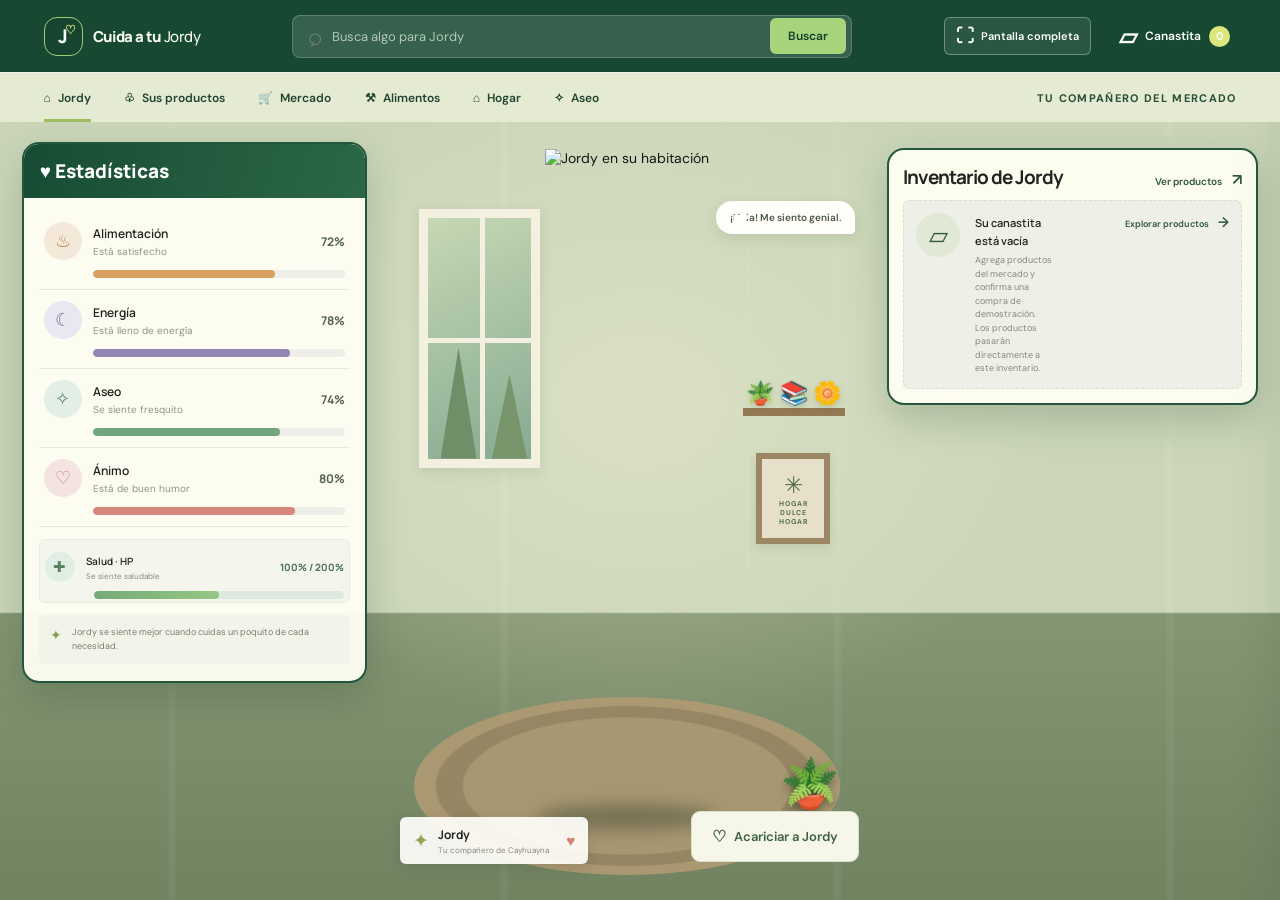
==== index.html @ e264f236 "Add files via upload" ====
<!doctype html>
<html lang="es">
<head>
  <meta charset="UTF-8" />
  <meta name="viewport" content="width=device-width, initial-scale=1.0" />
  <meta name="theme-color" content="#f5f4ef" />
  <meta name="description" content="Cuida a tu Jordy con productos del mercado local." />
  <title>Cuida a tu Jordy</title>
  <link rel="preconnect" href="https://fonts.googleapis.com" />
  <link rel="preconnect" href="https://fonts.gstatic.com" crossorigin />
  <link href="https://fonts.googleapis.com/css2?family=DM+Sans:wght@400;500;600;700&family=Manrope:wght@400;500;600;700;800&display=swap" rel="stylesheet" />
  <link rel="stylesheet" href="styles.css" />
  <link rel="stylesheet" href="pet.css" />
  <link rel="stylesheet" href="pet-fixes.css" />
  <link rel="stylesheet" href="home-care.css" />
  <link rel="stylesheet" href="health-stat.css" />
  <link rel="stylesheet" href="opaque-pet.css" />
  <link rel="stylesheet" href="death-screen.css" />
  <link rel="stylesheet" href="immersive-scenes.css" />
</head>
<body>
  <div class="topline">El mercado de productos que Jordy necesita · Compras de demostración</div>
  <header class="site-header">
    <a class="brand" href="#inicio" aria-label="Cuida a tu Jordy, inicio"><span class="brand-mark">J<span>♡</span></span><span class="brand-name">Cuida a tu <span>Jordy</span></span></a>
    <form class="search" id="search-form" role="search"><span class="search-icon" aria-hidden="true">⌕</span><input id="search-input" type="search" placeholder="Busca algo para Jordy" aria-label="Buscar productos" /><button type="submit">Buscar</button></form>
    <div class="header-actions"><button class="fullscreen-button" id="fullscreen-toggle" type="button" aria-label="Activar pantalla completa"><span>⛶</span><span id="fullscreen-label">Pantalla completa</span></button><button class="cart-button" id="cart-toggle" aria-label="Abrir carrito"><span class="cart-icon" aria-hidden="true">▱</span><span class="cart-label">Canastita</span><span class="cart-count" id="cart-count">0</span></button></div>
  </header>
  <nav class="category-nav" aria-label="Navegación principal"><a href="#cuidar" data-view="jordy" class="active">⌂ <span>Jordy</span></a><a href="#inventario" data-view="inventory">♧ <span>Sus productos</span></a><a href="#catalogo" data-view="market" data-nav-category="Todos">🛒 <span>Mercado</span></a><a href="#catalogo" data-nav-category="Alimentos" data-view="food">⚒ <span>Alimentos</span></a><a href="#catalogo" data-nav-category="Hogar" data-view="homegoods">⌂ <span>Hogar</span></a><a href="#catalogo" data-nav-category="Belleza" data-view="care">✧ <span>Aseo</span></a><span class="delivery-note" id="scene-label">TU COMPAÑERO DEL MERCADO</span></nav>

  <main id="inicio" class="home-main">
    <section class="page-intro home-intro" id="cuidar"><div><p class="eyebrow"><span></span> TU COMPAÑERO DEL MERCADO</p><h1>Cuida a tu <em>Jordy</em></h1><p>Hazle compañía y encuentra en el mercado lo que necesita para sentirse bien.</p></div><div class="status-pill"><span class="status-dot"></span><span id="mood-label">Jordy está esperando</span></div></section>

    <section class="care-layout" aria-label="Habitación y necesidades de Jordy">
      <div class="pet-column">
        <div class="pet-room" id="pet-room">
          <div class="room-window"><span></span><i></i></div><div class="room-shelf"><b>🪴</b><b>📚</b><b>🌼</b></div>
          <div class="room-art"><span>✳</span><small>HOGAR<br />DULCE<br />HOGAR</small></div>
          <div class="room-rug"></div><div class="pet-shadow"></div>
          <img class="jordy-image" src="assets/jordy.png" alt="Jordy en su habitación" />
          <div class="pet-thought" id="pet-thought">¡Hola! ¿Qué hacemos hoy?</div>
          <div class="pet-nameplate"><span>✦</span><div><strong>Jordy</strong><small>Tu compañero de Cayhuayna</small></div><span class="heart">♥</span></div>
          <div class="room-plant">🪴</div>
        </div>
        <div class="pet-actions"><button id="pet-button" class="secondary-button"><span>♡</span> Acariciar a Jordy</button><span class="care-note">Un mimo aumenta su ánimo en +2%.</span></div>
      </div>
      <aside class="needs-card">
        <div class="card-heading"><div><p class="eyebrow">¿CÓMO ESTÁ?</p><h2>Sus necesidades</h2></div><span class="sparkle">✳</span></div>
        <div class="needs-grid">
          <div class="need-row"><div class="need-label"><span class="need-icon food">♨</span><span><strong>Alimentación</strong><small id="food-caption">Tiene un poco de hambre</small></span><b id="food-value">70%</b></div><div class="meter"><i id="food-bar" class="food-bar"></i></div></div>
          <div class="need-row"><div class="need-label"><span class="need-icon energy">☾</span><span><strong>Energía</strong><small id="energy-caption">Está listo para el día</small></span><b id="energy-value">70%</b></div><div class="meter"><i id="energy-bar" class="energy-bar"></i></div></div>
          <div class="need-row"><div class="need-label"><span class="need-icon clean">✧</span><span><strong>Aseo</strong><small id="clean-caption">Se siente fresquito</small></span><b id="clean-value">70%</b></div><div class="meter"><i id="clean-bar" class="clean-bar"></i></div></div>
          <div class="need-row"><div class="need-label"><span class="need-icon joy">♡</span><span><strong>Ánimo</strong><small id="joy-caption">Está de buen humor</small></span><b id="joy-value">70%</b></div><div class="meter"><i id="joy-bar" class="joy-bar"></i></div></div>
        </div>
        <div class="health-row"><div class="health-label"><span class="health-icon">✚</span><span><strong>Salud · HP</strong><small id="health-caption">Se siente saludable</small></span><b id="health-value">100% / 200%</b></div><div class="meter health-meter"><i id="health-bar"></i></div></div>
        <div class="needs-tip"><span>✦</span><p>Jordy se siente mejor cuando cuidas un poquito de cada necesidad.</p></div>
      </aside>
    </section>

    <section class="inventory-section" id="inventario"><div class="inventory-heading"><div><p class="eyebrow">LO QUE COMPRASTE</p><h2>Inventario de Jordy</h2><p>Usa tus productos para alimentarlo, asearlo y animarlo.</p></div><a class="shop-link" href="#catalogo">Ver productos <span>↗</span></a></div><div class="inventory-grid" id="inventory-grid"></div><div class="inventory-empty" id="inventory-empty"><div class="empty-basket">▱</div><div><strong>Su canastita está vacía</strong><p>Agrega productos del mercado y confirma una compra de demostración. Los productos pasarán directamente a este inventario.</p></div><a href="#catalogo">Explorar productos <span>→</span></a></div></section>

    <section class="catalog-section" id="catalogo"><div class="section-heading"><div><p class="eyebrow">EL MERCADO DE JORDY</p><h2>¿Qué necesita hoy?</h2><p class="section-subtitle">Compra productos para cubrir sus necesidades. Las compras son de demostración.</p></div></div><div class="catalog-controls"><div class="filters" id="filters" aria-label="Filtrar por categoría"></div><label class="sort-label">Ordenar por <select id="sort-select"><option value="featured">Destacados</option><option value="price-low">Precio: menor a mayor</option><option value="price-high">Precio: mayor a menor</option></select></label></div><div class="product-grid" id="products"></div><p class="empty-state" id="empty-state" hidden>No encontramos productos con esa búsqueda. Prueba otra palabra.</p></section>
  </main>

  <footer><a class="brand footer-brand" href="#inicio"><span class="brand-mark">J<span>♡</span></span><span class="brand-name">Cuida a tu <span>Jordy</span></span></a><p>Un compañero feliz, un mercado local.</p><small>© 2026 Cuida a tu Jordy · Compras de demostración</small></footer>
  <div class="cart-overlay" id="cart-overlay" hidden></div><aside class="cart-drawer" id="cart-drawer" aria-label="Canastita" aria-hidden="true"><div class="cart-heading"><div><p class="eyebrow">SUS PRODUCTOS</p><h2>Canastita <span id="drawer-count">(0)</span></h2></div><button class="close-cart" id="close-cart" aria-label="Cerrar carrito">×</button></div><div class="cart-items" id="cart-items"></div><div class="cart-empty" id="cart-empty"><span>▱</span><strong>La canastita está vacía</strong><p>Agrega productos para cuidar a Jordy.</p></div><div class="cart-footer" id="cart-footer"><div><span>Total de demostración</span><strong id="cart-subtotal">S/ 0.00</strong></div><button id="checkout-button">Añadir a su inventario <span>→</span></button><small>No se cobra dinero · Demo local</small></div></aside>
  <div class="toast" id="toast" role="status" aria-live="polite"></div>
  <section class="death-overlay" id="death-overlay" role="dialog" aria-modal="true" aria-labelledby="death-title" hidden>
    <div class="death-card">
      <p class="death-kicker">CRÓNICA DEL HOGAR · FIN DEL RELATO</p>
      <img src="assets/skull.png" alt="Calavera y huesos cruzados" />
      <h1 id="death-title">TU JORDY A MUERTO POR TU CULPA MALVADO</h1>
      <p class="death-copy">La habitación quedó en silencio. Cuida mejor de él la próxima vez.</p>
      <button id="death-reset" type="button">Empezar de nuevo</button>
    </div>
  </section>
  <script src="app.js"></script><script src="jordy.js"></script>
</body>
</html>
---- styles.css ----
:root{--ink:#20251f;--muted:#73776f;--paper:#f5f4ef;--white:#fffefa;--green:#30583f;--lime:#d9e77e;--line:#e4e2d9;--orange:#e68a59;--serif:Georgia,"Times New Roman",serif;--sans:"DM Sans",Arial,sans-serif;--display:"Manrope","DM Sans",sans-serif}*{box-sizing:border-box}html{scroll-behavior:smooth}body{margin:0;background:var(--paper);color:var(--ink);font-family:var(--sans);font-size:14px}.topline{height:30px;background:var(--green);color:#f6f4e9;text-align:center;font-size:11px;letter-spacing:.08em;padding:8px 16px}.site-header{height:82px;display:flex;align-items:center;justify-content:space-between;gap:32px;padding:0 max(calc((100vw - 1180px)/2),5.5%);background:var(--white)}.brand{display:flex;gap:10px;align-items:center;color:var(--ink);text-decoration:none;white-space:nowrap}.brand-mark{width:39px;height:39px;border-radius:13px;background:var(--green);color:white;display:grid;place-items:center;font:800 19px var(--display);position:relative}.brand-mark span{color:var(--lime);font-size:12px;position:absolute;right:6px;top:3px}.brand-name{font:800 16px var(--display);letter-spacing:-.6px}.brand-name span{font-weight:500}.search{height:43px;max-width:470px;flex:1;display:flex;align-items:center;background:#f4f3ed;border:1px solid #eceae1;border-radius:8px;padding:4px 5px 4px 14px}.search-icon{font-size:25px;line-height:1;color:#788078;transform:rotate(-20deg);margin-right:8px}.search input{flex:1;min-width:0;border:0;outline:0;background:transparent;font:13px var(--sans);color:var(--ink)}.search input::placeholder{color:#989b92}.search button{background:var(--green);color:white;border:0;border-radius:6px;padding:10px 18px;font:600 12px var(--sans);cursor:pointer}.cart-button{border:0;background:transparent;display:flex;gap:8px;align-items:center;color:var(--ink);font:600 12px var(--sans);cursor:pointer;white-space:nowrap}.cart-icon{font-size:24px;color:var(--green)}.cart-count{display:grid;place-items:center;background:var(--lime);width:21px;height:21px;border-radius:50%;font-size:11px}.category-nav{height:48px;background:var(--white);border-top:1px solid #f0efe9;display:flex;align-items:center;gap:29px;padding:0 max(calc((100vw - 1180px)/2),5.5%);font-size:12px}.category-nav a{color:#555b53;text-decoration:none}.category-nav a:hover,.text-link:hover{color:var(--green)}.delivery-note{margin-left:auto;color:var(--muted);font-size:11px}.pin{color:var(--green);font-size:16px;margin-right:4px}.hero{max-width:1180px;margin:0 auto;min-height:430px;display:grid;grid-template-columns:1fr 1fr;align-items:center;padding:38px 0 34px}.hero-copy{padding-left:7%}.eyebrow{margin:0 0 13px;color:var(--green);font-size:10px;font-weight:700;letter-spacing:.14em}.eyebrow-dot{display:inline-block;width:7px;height:7px;background:#9eb753;border-radius:50%;margin:0 8px 1px 0}.hero h1{font:700 clamp(48px,6vw,72px)/.98 var(--display);letter-spacing:-5px;margin:0 0 17px}.hero h1 em{font:italic 500 1.05em var(--serif);letter-spacing:-4px;color:var(--green)}.hero-description{font-size:14px;color:#70746d;line-height:1.7;max-width:375px;margin:0 0 24px}.primary-button{display:inline-flex;gap:25px;align-items:center;padding:14px 18px;background:var(--green);color:white;text-decoration:none;border-radius:6px;font-weight:600;font-size:12px;box-shadow:0 7px 16px #30583f24;transition:transform .2s}.primary-button:hover{transform:translateY(-2px)}.primary-button span{color:var(--lime);font-size:17px}.hero-proof{display:flex;align-items:center;gap:12px;margin-top:31px;color:#83877f;font-size:10px;line-height:1.55}.hero-proof strong{color:#3f453e;font-weight:600}.avatar-stack{display:flex;padding-left:3px}.avatar-stack i{font-style:normal;width:26px;height:26px;border-radius:50%;background:#d5e0bb;border:2px solid var(--paper);display:grid;place-items:center;color:#456646;font-size:12px;margin-left:-4px}.avatar-stack i:nth-child(2){background:#f1c8a9;color:#815338}.avatar-stack i:nth-child(3){background:#d4c8e6;color:#584e70}.hero-art{height:340px;position:relative;overflow:hidden;border-radius:3px;background:#e7e9d8;margin:0 5% 0 7%;isolation:isolate}.hero-art:after{content:"";position:absolute;z-index:-1;inset:0;background:radial-gradient(ellipse at 51% 42%,#f5f3df 0 12%,transparent 13%),linear-gradient(135deg,#e8e9db,#dce1ca)}.hero-shape{position:absolute;border-radius:50%;filter:blur(1px)}.shape-one{width:250px;height:250px;background:#bdcf9c;left:-90px;bottom:-135px}.shape-two{width:205px;height:205px;background:#f2c39d;right:-82px;top:80px}.hero-sun{position:absolute;width:166px;height:166px;background:#e4a779;border-radius:50%;top:25px;right:80px;opacity:.9}.hero-orbit{position:absolute;border:1px solid #fff9;border-radius:50%;width:275px;height:275px;left:calc(50% - 137px);top:30px}.orbit-two{transform:rotate(55deg);width:210px;left:calc(50% - 105px);border-color:#fff6}.hero-card{position:absolute;box-shadow:0 15px 30px #34452b28}.card-back{width:115px;height:160px;background:#41604a;left:14%;top:72px;transform:rotate(-10deg);border-radius:4px;color:#f5f0db;display:flex;align-items:flex-start;justify-content:space-between;padding:14px 11px;font:700 9px var(--display);letter-spacing:.08em}.card-back b{font-size:24px;color:#d5e496}.card-front{width:137px;height:189px;background:linear-gradient(90deg,#eee6c6,#f8f0d8 15%,#e7d6ae);left:calc(50% - 67px);top:78px;border-radius:21px 21px 13px 13px;transform:rotate(4deg);padding-top:0}.jar-lid{height:22px;background:repeating-linear-gradient(90deg,#c1764c 0 4px,#d28a5c 4px 7px);border-radius:5px 5px 2px 2px;margin:0 10px;box-shadow:0 4px 7px #69452d35}.jar-label{height:112px;margin:20px 12px;background:#fcf8e8;border:1px solid #d3c8a4;display:flex;flex-direction:column;align-items:center;justify-content:center;color:#53664a}.jar-label small{font:700 7px var(--sans);letter-spacing:.22em}.jar-label strong{text-align:center;font:700 23px/.95 var(--serif);margin:7px 0}.jar-label span{font:9px var(--sans);color:#a5743c}.hero-tag{position:absolute;right:12%;top:91px;background:#fffefa;padding:9px 12px;border-radius:30px;font-size:10px;font-weight:600;box-shadow:0 5px 15px #34452b14}.hero-tag span{color:#dc9a50;margin-right:4px}.hero-caption{position:absolute;bottom:18px;right:22px;color:#778070;font:11px/1.4 var(--sans);text-align:right}.hero-caption strong{color:#3e5642}.benefits{max-width:1050px;margin:0 auto 56px;padding:17px 30px;background:#eeeee5;border:1px solid #e8e8dd;border-radius:8px;display:grid;grid-template-columns:repeat(3,1fr)}.benefits>div{display:flex;align-items:center;justify-content:center;gap:11px;border-right:1px solid #ddded3}.benefits>div:last-child{border:0}.benefit-icon{width:35px;height:35px;border-radius:50%;background:#e1e7d3;color:var(--green);display:grid;place-items:center;font-size:18px}.benefits strong,.benefits small{display:block}.benefits strong{font-size:11px;font-weight:700}.benefits small{font-size:10px;color:#858980;margin-top:3px}.catalog-section{max-width:1120px;margin:0 auto 76px}.section-heading{display:flex;justify-content:space-between;align-items:flex-end}.section-heading .eyebrow{margin-bottom:8px}.section-heading h2,.seller-banner h2{font:700 32px var(--display);letter-spacing:-1.5px;margin:0}.section-subtitle{margin:8px 0 0;font-size:12px;color:#7d8178}.text-link{color:var(--green);font-weight:600;text-decoration:none;font-size:11px;padding-bottom:5px}.text-link span{font-size:17px;margin-left:8px}.catalog-controls{margin:29px 0 18px;display:flex;align-items:center;justify-content:space-between}.filters{display:flex;gap:8px;flex-wrap:wrap}.filter-button{background:transparent;border:1px solid #e0dfd7;border-radius:30px;padding:8px 14px;color:#74786f;font:500 11px var(--sans);cursor:pointer}.filter-button.active,.filter-button:hover{background:var(--green);border-color:var(--green);color:white}.sort-label{color:#82867d;font-size:11px}.sort-label select{margin-left:7px;padding:7px 25px 7px 9px;border:1px solid #e4e2da;background:transparent;border-radius:5px;color:#41473f;font:500 11px var(--sans)}.product-grid{display:grid;grid-template-columns:repeat(4,1fr);gap:17px}.product-card{background:var(--white);border:1px solid #edebe4;border-radius:7px;overflow:hidden;transition:transform .2s,box-shadow .2s}.product-card:hover{transform:translateY(-3px);box-shadow:0 10px 25px #303a2710}.product-image{height:190px;display:grid;place-items:center;position:relative;overflow:hidden}.product-image:before{content:"";position:absolute;width:145px;height:145px;border-radius:50%;background:#ffffff72;right:-25px;bottom:-48px}.product-image .emoji{font-size:76px;filter:drop-shadow(0 9px 8px #4f463222);position:relative;z-index:1;transition:transform .2s}.product-card:hover .emoji{transform:scale(1.07) rotate(-3deg)}.product-badge{position:absolute;top:11px;left:11px;background:#fffefa;color:var(--green);padding:5px 8px;border-radius:3px;font-size:9px;font-weight:700;z-index:2}.product-info{padding:13px 14px 14px}.product-category{color:#94978f;font-size:9px;text-transform:uppercase;letter-spacing:.1em}.product-info h3{font:600 14px var(--display);margin:6px 0 3px}.product-seller{color:#90938b;font-size:10px}.product-bottom{display:flex;align-items:center;justify-content:space-between;margin-top:15px}.product-price{font:700 15px var(--display)}.add-button{height:30px;width:30px;border-radius:50%;border:1px solid #dfe4d4;background:#f5f7ec;color:var(--green);font-size:19px;line-height:1;cursor:pointer}.add-button:hover{background:var(--green);color:white}.empty-state{text-align:center;padding:45px;color:var(--muted)}.seller-banner{max-width:1120px;margin:0 auto 70px;background:#e7eadc;min-height:185px;border-radius:7px;padding:30px 44px;display:grid;grid-template-columns:72px 1fr 1fr auto;align-items:center;gap:24px}.seller-symbol{width:60px;height:60px;border-radius:50%;background:#d8e2bd;display:grid;place-items:center;color:var(--green);font-size:35px}.seller-banner .eyebrow{margin-bottom:8px}.seller-banner h2{font-size:26px;line-height:1.1}.seller-banner>p{font-size:12px;line-height:1.7;color:#71766b;max-width:230px}.seller-banner>a{white-space:nowrap;background:var(--green);color:white;text-decoration:none;padding:13px 16px;border-radius:5px;font-size:11px;font-weight:600}.seller-banner>a span{color:var(--lime);margin-left:16px;font-size:16px}footer{background:#252d26;color:#e7e9df;padding:30px max(calc((100vw - 1120px)/2),5.5%);display:grid;grid-template-columns:1fr 1fr;align-items:center;gap:8px}.footer-brand{color:white}.footer-brand .brand-mark{background:#47634a}.footer-brand .brand-name span{color:#c8d794}footer p{justify-self:end;color:#b5b9ac;font-size:11px}footer small{grid-column:1/-1;color:#828a7e;font-size:10px;margin-top:10px}.cart-overlay{position:fixed;inset:0;background:#17201870;z-index:9}.cart-drawer{position:fixed;z-index:10;right:0;top:0;height:100vh;width:min(420px,100vw);background:var(--white);box-shadow:-15px 0 50px #19231922;transform:translateX(105%);transition:transform .25s ease;display:flex;flex-direction:column;padding:26px}.cart-drawer.open{transform:translateX(0)}.cart-heading{display:flex;align-items:flex-start;justify-content:space-between;border-bottom:1px solid var(--line);padding-bottom:18px}.cart-heading .eyebrow{margin-bottom:6px}.cart-heading h2{margin:0;font:700 23px var(--display)}.cart-heading h2 span{font:500 13px var(--sans);color:#93968f}.close-cart{border:0;background:transparent;font-size:27px;color:#73776f;cursor:pointer}.cart-items{overflow-y:auto;flex:1}.cart-row{display:grid;grid-template-columns:60px 1fr auto;gap:12px;padding:15px 0;border-bottom:1px solid #eeece5;align-items:center}.cart-thumb{height:58px;border-radius:5px;display:grid;place-items:center;font-size:28px}.cart-row h3{font:600 12px var(--display);margin:0 0 5px}.cart-row p{font-size:11px;color:var(--muted);margin:0}.quantity{display:flex;align-items:center;gap:8px;margin-top:8px}.quantity button{width:21px;height:21px;border:1px solid var(--line);border-radius:50%;background:white;cursor:pointer}.quantity span{font-size:11px}.cart-line-price{font:600 12px var(--display)}.cart-empty{flex:1;display:flex;flex-direction:column;align-items:center;justify-content:center;text-align:center;color:#83877f}.cart-empty>span{font-size:46px;color:#aeb89d}.cart-empty strong{font:600 14px var(--display);color:var(--ink);margin:12px 0 4px}.cart-empty p{font-size:11px;max-width:210px;line-height:1.6}.cart-footer{padding-top:17px;border-top:1px solid var(--line)}.cart-footer>div{display:flex;justify-content:space-between;font-size:12px;margin-bottom:14px}.cart-footer>div strong{font:700 16px var(--display)}.cart-footer>button{width:100%;background:var(--green);color:white;border:0;padding:14px;border-radius:5px;font:600 12px var(--sans);cursor:pointer}.cart-footer>button span{float:right;color:var(--lime);font-size:17px;margin-top:-3px}.cart-footer small{display:block;text-align:center;color:#999c94;font-size:9px;margin-top:10px}.toast{position:fixed;z-index:20;bottom:25px;left:50%;transform:translate(-50%,20px);opacity:0;background:#273b2c;color:white;padding:12px 18px;border-radius:5px;font-size:11px;transition:.2s;pointer-events:none}.toast.show{opacity:1;transform:translate(-50%,0)}
@media(max-width:1200px){.hero,.catalog-section,.seller-banner{margin-left:5%;margin-right:5%}.benefits{margin-left:7%;margin-right:7%}.site-header,.category-nav{padding-left:5%;padding-right:5%}}
@media(max-width:760px){.site-header{height:auto;min-height:75px;flex-wrap:wrap;padding:14px 5%;gap:12px}.brand-name{font-size:14px}.search{order:3;flex-basis:100%;max-width:none}.cart-label{display:none}.category-nav{gap:20px;overflow-x:auto;white-space:nowrap;height:44px}.delivery-note{display:none}.hero{grid-template-columns:1fr;padding:48px 0 28px;gap:27px}.hero-copy{padding:0 3%}.hero h1{font-size:60px}.hero-art{height:285px;margin:0 2%}.benefits{margin:0 5% 48px;padding:13px;gap:12px}.benefits>div{border:0;justify-content:flex-start;gap:7px}.benefit-icon{width:29px;height:29px;flex:0 0 29px;font-size:15px}.benefits strong{font-size:9px}.benefits small{font-size:8px}.catalog-section{margin-bottom:54px}.section-heading h2{font-size:27px}.catalog-controls{align-items:flex-start;gap:12px;flex-direction:column}.product-grid{grid-template-columns:repeat(2,minmax(0,1fr));gap:11px}.product-image{height:155px}.product-image .emoji{font-size:60px}.product-info{padding:11px}.product-info h3{font-size:12px}.seller-banner{grid-template-columns:55px 1fr;gap:12px;padding:24px;margin-bottom:45px}.seller-symbol{height:48px;width:48px}.seller-banner h2{font-size:23px}.seller-banner>p{grid-column:2;margin:0}.seller-banner>a{grid-column:2;justify-self:start}.section-subtitle{font-size:11px}footer{padding:25px 5%;grid-template-columns:1fr}footer p{justify-self:start;margin:8px 0}footer small{grid-column:1}}
@media(max-width:410px){.hero h1{font-size:53px}.benefits{padding:12px 8px}.benefits>div{gap:5px}.benefits small{font-size:7px}.filter-button{padding:7px 10px}.sort-label select{max-width:145px}.product-image{height:135px}}
---- pet.css ----
:root{--ink:#20251f;--muted:#73776f;--paper:#f5f4ef;--white:#fffefa;--green:#30583f;--lime:#d9e77e;--line:#e4e2d9;--sans:"DM Sans",Arial,sans-serif;--display:"Manrope","DM Sans",sans-serif}*{box-sizing:border-box}html{scroll-behavior:smooth}body{margin:0;background:var(--paper);color:var(--ink);font:14px var(--sans)}.pet-header{height:75px;background:var(--white);border-bottom:1px solid #eeece5;display:flex;align-items:center;justify-content:space-between;padding:0 max(calc((100vw - 1120px)/2),5.5%)}.brand{display:flex;gap:10px;align-items:center;color:var(--ink);text-decoration:none}.brand-mark{width:39px;height:39px;border-radius:13px;background:var(--green);color:white;display:grid;place-items:center;font:800 19px var(--display);position:relative}.brand-mark span{color:var(--lime);font-size:12px;position:absolute;right:6px;top:3px}.brand-name{font:800 16px var(--display);letter-spacing:-.6px}.brand-name span{font-weight:500}.back-link{color:#6f756d;text-decoration:none;font-size:11px}.back-link:hover,.shop-link:hover{color:var(--green)}main{max-width:1120px;margin:0 auto;padding:38px 24px 60px}.page-intro{display:flex;justify-content:space-between;align-items:flex-end;margin:0 0 26px}.eyebrow{margin:0 0 10px;color:var(--green);font-size:9px;font-weight:700;letter-spacing:.15em}.eyebrow>span{display:inline-block;width:7px;height:7px;background:#a4bb64;border-radius:50%;margin-right:7px}.page-intro h1{margin:0;font:800 clamp(35px,5vw,48px)/1.05 var(--display);letter-spacing:-2.7px}.page-intro h1 em{font:italic 500 1.08em Georgia,serif;color:var(--green);letter-spacing:-2px}.page-intro p:last-child{color:#797e75;font-size:12px;margin:9px 0 0}.status-pill{display:flex;align-items:center;gap:8px;border:1px solid #e1e5d6;border-radius:30px;background:#f0f2e8;padding:9px 13px;color:#55704a;font-size:10px;white-space:nowrap}.status-dot{width:7px;height:7px;background:#9bb861;border-radius:50%;box-shadow:0 0 0 3px #dce8c9}.care-layout{display:grid;grid-template-columns:1.25fr .75fr;gap:21px;align-items:stretch}.pet-room{height:440px;position:relative;overflow:hidden;border:1px solid #d9d8cb;border-radius:8px;background:linear-gradient(180deg,#d8e0d1 0%,#c4cfbd 63%,#8b9b7d 63.5%,#778467 100%);isolation:isolate;box-shadow:0 12px 30px #35452d10}.pet-room:before{content:"";position:absolute;left:0;right:0;top:0;height:64%;background:repeating-linear-gradient(90deg,transparent 0 24.8%,#ffffff0a 25% 25.3%,transparent 25.5% 49.8%)}.room-window{position:absolute;left:7%;top:9%;width:25%;height:35%;border:9px solid #f4f0df;background:linear-gradient(155deg,#c6d8b5,#86aa91);box-shadow:0 4px 12px #51624b23}.room-window:before{content:"";position:absolute;left:50%;top:0;bottom:0;width:5px;background:#f4f0df}.room-window:after{content:"";position:absolute;left:0;right:0;top:50%;height:5px;background:#f4f0df}.room-window span{position:absolute;z-index:1;left:12%;bottom:0;width:35%;height:46%;background:#708e67;clip-path:polygon(50% 0,100% 100%,0 100%)}.room-window i{position:absolute;z-index:1;right:4%;bottom:0;width:34%;height:35%;background:#77946b;clip-path:polygon(50% 0,100% 100%,0 100%)}.room-shelf{position:absolute;right:5%;top:15%;width:21%;height:13%;border-bottom:8px solid #947952;display:flex;align-items:flex-end;justify-content:space-around}.room-shelf b{font-style:normal;font-size:23px;filter:drop-shadow(0 3px 3px #45503b35)}.room-art{position:absolute;right:8%;top:35%;width:74px;height:91px;background:#e6e0cb;border:6px solid #9c8764;box-shadow:0 4px 9px #4f594622;display:flex;flex-direction:column;align-items:center;justify-content:center;color:#55704b}.room-art span{font-size:23px}.room-art small{text-align:center;font-size:7px;font-weight:700;letter-spacing:.1em;line-height:1.25}.room-rug{position:absolute;left:15%;bottom:1%;width:68%;height:23%;border-radius:50%;background:radial-gradient(ellipse,#ad9972 0 54%,#9a8563 55% 63%,#b09a73 64%);opacity:.9}.pet-shadow{position:absolute;z-index:2;bottom:7%;left:50%;transform:translateX(-50%);height:26px;width:180px;border-radius:50%;background:#28332860;filter:blur(8px)}.jordy-image{position:absolute;z-index:3;bottom:3%;left:50%;transform:translateX(-50%);height:97%;width:auto;max-width:62%;object-fit:contain;object-position:bottom;mix-blend-mode:screen;filter:brightness(1.08) contrast(1.13) saturate(.82);animation:idle 3.6s ease-in-out infinite;user-select:none;-webkit-user-drag:none}@keyframes idle{0%,100%{margin-bottom:0}50%{margin-bottom:5px}}.pet-thought{position:absolute;z-index:5;top:11%;left:39%;max-width:180px;background:#fffefa;color:#4b5947;border-radius:17px 17px 17px 4px;padding:10px 14px;font:600 10px var(--sans);box-shadow:0 5px 14px #38473320;animation:float 3.5s ease-in-out infinite}@keyframes float{50%{transform:translateY(-4px)}}.pet-nameplate{position:absolute;z-index:5;left:15px;bottom:15px;display:flex;align-items:center;gap:9px;background:#fffefaeb;padding:9px 13px;border-radius:6px;box-shadow:0 4px 14px #26322120}.pet-nameplate>span:first-child{color:#8fa858;font-size:19px}.pet-nameplate strong,.pet-nameplate small{display:block}.pet-nameplate strong{font:700 12px var(--display)}.pet-nameplate small{font-size:8px;color:#858980;margin-top:2px}.pet-nameplate .heart{color:#d78073;margin-left:8px;font-size:15px}.room-plant{position:absolute;z-index:4;right:6%;bottom:9%;font-size:48px;filter:drop-shadow(0 5px 4px #2d372588)}.pet-actions{display:flex;align-items:center;gap:12px;padding:13px 3px}.secondary-button{border:1px solid #d8dfcd;background:#eef1e6;color:#3f6244;padding:10px 14px;border-radius:5px;font:600 10px var(--sans);cursor:pointer;transition:background .18s,transform .18s}.secondary-button:hover{background:#e2e9d4;transform:translateY(-1px)}.secondary-button span{font-size:16px;vertical-align:-1px;margin-right:5px}.care-note{color:#898d84;font-size:9px}.needs-card{background:var(--white);border:1px solid #ebe9e0;border-radius:8px;padding:25px 25px 18px;box-shadow:0 8px 25px #303a2710}.card-heading{display:flex;justify-content:space-between;align-items:center;padding-bottom:16px;border-bottom:1px solid #efeee8}.card-heading .eyebrow{margin-bottom:5px}.card-heading h2{margin:0;font:700 20px var(--display);letter-spacing:-.7px}.sparkle{color:#a0b66b;font-size:24px}.need-row{padding:17px 0;border-bottom:1px solid #f0efe9}.need-label{display:grid;grid-template-columns:34px 1fr auto;align-items:center;gap:10px}.need-icon{width:32px;height:32px;border-radius:50%;display:grid;place-items:center;font-size:16px}.need-icon.food{background:#f4e9d8;color:#b98651}.need-icon.energy{background:#e9e7f1;color:#7a7196}.need-icon.clean{background:#e3eee6;color:#5c8d6a}.need-icon.joy{background:#f4e4e1;color:#c67971}.need-label strong,.need-label small{display:block}.need-label strong{font:600 11px var(--display)}.need-label small{font-size:9px;color:#90948b;margin-top:3px}.need-label>b{font:700 11px var(--display);color:#55644f}.meter{height:6px;background:#efeee8;border-radius:5px;margin:10px 0 0 44px;overflow:hidden}.meter i{display:block;width:70%;height:100%;border-radius:5px;transition:width .35s ease}.food-bar{background:#d8a161}.energy-bar{background:#9287b0}.clean-bar{background:#73a77b}.joy-bar{background:#d7867c}.needs-tip{display:flex;gap:10px;align-items:flex-start;background:#f2f4e9;border-radius:5px;padding:11px;margin-top:17px}.needs-tip span{color:#879f54}.needs-tip p{margin:0;color:#78816f;font-size:9px;line-height:1.5}.inventory-section{margin-top:35px}.inventory-heading{display:flex;justify-content:space-between;align-items:flex-end;margin-bottom:17px}.inventory-heading .eyebrow{margin-bottom:6px}.inventory-heading h2{font:700 24px var(--display);letter-spacing:-1px;margin:0}.inventory-heading p:last-child{font-size:11px;color:#84887f;margin:6px 0 0}.shop-link{color:var(--green);font:600 10px var(--sans);text-decoration:none}.shop-link span{font-size:16px;margin-left:8px}.inventory-grid{display:grid;grid-template-columns:repeat(3,1fr);gap:11px}.inventory-item{display:flex;align-items:center;gap:11px;padding:12px;background:var(--white);border:1px solid #ebe9e1;border-radius:6px}.inventory-emoji{width:46px;height:46px;border-radius:5px;display:grid;place-items:center;font-size:26px;flex:0 0 46px}.inventory-info{min-width:0;flex:1}.inventory-info>span{font-size:8px;color:#858a80;text-transform:uppercase;letter-spacing:.08em}.inventory-info h3{font:600 10px var(--display);white-space:nowrap;overflow:hidden;text-overflow:ellipsis;margin:4px 0}.inventory-info small{font-size:8px;color:var(--green)}.inventory-use{display:flex;flex-direction:column;align-items:center;gap:5px}.inventory-use b{font-size:9px;color:#747a6e}.inventory-use button{border:0;border-radius:4px;background:var(--green);color:white;padding:6px 10px;font:600 9px var(--sans);cursor:pointer}.inventory-use button:hover{background:#244831}.inventory-empty{display:flex;align-items:center;gap:15px;background:#eeefe7;border:1px dashed #d9ddcf;border-radius:6px;padding:19px}.inventory-empty[hidden]{display:none}.empty-basket{width:44px;height:44px;background:#e2e8d6;color:var(--green);border-radius:50%;display:grid;place-items:center;font-size:25px;flex:0 0 44px}.inventory-empty strong{font:600 11px var(--display)}.inventory-empty p{font-size:9px;color:#858980;line-height:1.5;margin:5px 0 0;max-width:500px}.inventory-empty>a{margin-left:auto;white-space:nowrap;color:var(--green);font:600 9px var(--sans);text-decoration:none}.inventory-empty>a span{font-size:14px;margin-left:7px}.demo-note{text-align:center;color:#9a9d95;font-size:9px;margin:22px 0 0}footer{background:#252d26;color:#e7e9df;padding:21px max(calc((100vw - 1120px)/2),5.5%);display:flex;justify-content:space-between;font-size:9px}footer span:last-child{color:#aab1a3}.toast{position:fixed;z-index:10;bottom:22px;left:50%;transform:translate(-50%,15px);opacity:0;background:#273b2c;color:white;padding:11px 16px;border-radius:5px;font-size:10px;transition:.2s;pointer-events:none;box-shadow:0 8px 25px #17221b35}.toast.show{opacity:1;transform:translate(-50%,0)}.pet-room.petting .jordy-image{animation:happy .48s ease-in-out 3}@keyframes happy{50%{transform:translateX(-50%) translateY(-12px) rotate(3deg)}}
@media(max-width:850px){main{padding:30px 5% 45px}.care-layout{grid-template-columns:1fr .8fr;gap:13px}.pet-room{height:390px}.needs-card{padding:19px 17px}.inventory-grid{grid-template-columns:repeat(2,1fr)}.jordy-image{height:92%}}
@media(max-width:650px){.pet-header{height:64px;padding:0 5%}.brand-name{font-size:14px}.back-link{font-size:9px}.page-intro{align-items:flex-start;flex-direction:column;gap:14px;margin-bottom:18px}.page-intro h1{font-size:38px}.page-intro p:last-child{max-width:420px;font-size:11px}.care-layout{grid-template-columns:1fr}.pet-room{height:390px}.needs-card{padding:20px}.need-row{padding:13px 0}.inventory-section{margin-top:27px}.inventory-heading h2{font-size:21px}.inventory-empty{align-items:flex-start;flex-wrap:wrap}.inventory-empty>div:nth-child(2){flex:1}.inventory-empty>a{margin-left:59px}.pet-actions{flex-wrap:wrap}.care-note{font-size:8px}footer{padding:18px 5%;font-size:8px}}
@media(max-width:410px){.pet-room{height:340px}.jordy-image{height:92%;max-width:78%}.room-window{border-width:6px}.room-art{width:60px;height:77px;right:5%}.pet-thought{left:37%;top:11%;max-width:140px;padding:8px 11px;font-size:9px}.room-shelf{right:3%;width:22%}.room-shelf b{font-size:18px}.room-plant{font-size:37px}.inventory-grid{grid-template-columns:1fr}.inventory-item{padding:10px}.inventory-empty p{font-size:8px}}
---- pet-fixes.css ----
.pet-thought{left:4%;top:45%;right:auto;max-width:170px;border-radius:16px 16px 4px 16px}.pet-thought:after{content:"";position:absolute;right:-8px;top:42%;border-style:solid;border-width:7px 0 7px 9px;border-color:transparent transparent transparent #fffefa}.inventory-info small{line-height:1.45;display:block}
@media(max-width:650px){.pet-thought{left:3%;top:47%;max-width:145px;padding:8px 10px;font-size:9px}.pet-thought:after{right:-7px;border-width:6px 0 6px 8px}}
---- home-care.css ----
.topline{background:#30583f}.site-header{position:sticky;top:0;z-index:20}.brand-name{font-size:15px}.category-nav{position:sticky;top:82px;z-index:19}.home-main{max-width:1180px;padding-top:28px}.home-intro{max-width:none;margin:0 0 20px;padding:0;align-items:flex-end}.home-intro h1{font-size:clamp(40px,5vw,54px)}.home-intro .status-pill{margin-bottom:5px}.care-layout{display:block}.pet-room{height:clamp(560px,72vh,760px);min-height:560px}.jordy-image{height:98%;max-width:64%;opacity:1;mix-blend-mode:screen;filter:brightness(.92) contrast(1.5) saturate(1.14);animation:idle 3.6s ease-in-out infinite}.pet-thought{left:4%;top:45%;right:auto}.pet-nameplate{bottom:18px}.pet-actions{padding:14px 3px 20px}.needs-card{padding:23px 24px 17px}.needs-grid{display:grid;grid-template-columns:repeat(4,minmax(0,1fr));gap:14px;margin-top:14px}.need-row{border:1px solid #efeee8;border-radius:6px;padding:14px 12px 13px;background:#fffefa}.need-label{grid-template-columns:32px 1fr auto;gap:7px}.need-label strong{font-size:10px}.need-label small{font-size:8px}.need-label>b{font-size:10px}.meter{margin-left:39px}.needs-tip{margin-top:14px}.inventory-section{margin-top:33px}.section-heading{align-items:flex-end}.section-heading h2{font-size:29px}.catalog-section{margin-top:44px;padding-top:30px;border-top:1px solid #e4e2d9}.catalog-controls{margin-top:19px}.game-nav{color:var(--green)!important;font-weight:700}footer{grid-template-columns:1fr 1fr;align-items:center}.footer-brand{color:#fff}.footer-brand .brand-mark{background:#47634a}.footer-brand .brand-name span{color:#c8d794}footer p{justify-self:end;color:#b5b9ac;font-size:11px}footer small{grid-column:1/-1}
@media(max-width:760px){.category-nav{top:128px}.home-main{padding:22px 5% 45px}.home-intro{gap:12px}.home-intro h1{font-size:40px}.pet-room{height:clamp(470px,72vh,620px);min-height:470px}.jordy-image{height:94%;max-width:76%;filter:brightness(.92) contrast(1.48) saturate(1.12)}.pet-thought{left:3%;top:45%;max-width:160px}.needs-grid{grid-template-columns:repeat(2,minmax(0,1fr));gap:9px}.need-row{padding:12px 9px}.needs-card{padding:19px 16px}.inventory-grid{grid-template-columns:repeat(2,minmax(0,1fr))}.catalog-section{margin-top:35px;padding-top:25px}.section-heading h2{font-size:25px}}
@media(max-width:520px){.site-header{position:relative;top:auto}.category-nav{top:0;gap:20px}.home-main{padding-top:19px}.home-intro{align-items:flex-start;flex-direction:column}.home-intro h1{font-size:37px}.home-intro p:last-child{max-width:340px;line-height:1.6}.home-intro .status-pill{margin:0}.pet-room{height:470px;min-height:470px}.jordy-image{height:94%;max-width:87%}.pet-thought{left:3%;top:47%;max-width:132px;padding:8px 10px;font-size:9px}.pet-nameplate{left:9px;bottom:10px}.room-plant{right:3%;bottom:9%}.pet-actions{align-items:flex-start;flex-direction:column;gap:8px}.needs-card{padding:16px 12px}.needs-grid{gap:7px}.need-label{grid-template-columns:27px 1fr auto;gap:5px}.need-icon{height:27px;width:27px;font-size:14px}.need-label strong{font-size:9px}.need-label small{font-size:7px}.need-label>b{font-size:9px}.meter{margin-left:32px;height:5px}.inventory-heading h2{font-size:21px}.inventory-heading p:last-child{font-size:9px}.inventory-grid{grid-template-columns:1fr}.catalog-controls{align-items:flex-start;flex-direction:column}.product-grid{grid-template-columns:repeat(2,minmax(0,1fr))}.product-image{height:135px}.sort-label{align-self:flex-end}.category-nav{height:42px}footer{grid-template-columns:1fr}footer p{justify-self:start}footer small{grid-column:1}}
---- health-stat.css ----
.health-row{margin-top:12px;padding:13px 14px;background:#f4f6ee;border:1px solid #e7ebdf;border-radius:6px}.health-label{display:grid;grid-template-columns:32px 1fr auto;align-items:center;gap:9px}.health-icon{width:30px;height:30px;display:grid;place-items:center;border-radius:50%;background:#e1eee3;color:#568260;font-size:15px}.health-label strong,.health-label small{display:block}.health-label strong{font:600 10px var(--display)}.health-label small{font-size:8px;color:#858d81;margin-top:3px}.health-label>b{font:700 10px var(--display);color:#4c6e50}.health-meter{height:8px;margin:9px 0 0 41px;background:#dfe8df}.health-meter i{display:block;height:100%;width:50%;border-radius:5px;background:linear-gradient(90deg,#76aa79,#94c782);transition:width .35s ease}
@media(max-width:520px){.health-row{padding:11px}.health-meter{margin-left:36px}.health-label{grid-template-columns:28px 1fr auto;gap:7px}.health-icon{width:27px;height:27px}}
---- opaque-pet.css ----
.jordy-image{mix-blend-mode:normal;opacity:1;filter:none}.mood-gain{position:absolute;z-index:8;left:56%;top:38%;padding:8px 12px;border-radius:20px;background:#fffefa;color:#3e7549;font:800 12px var(--display);box-shadow:0 5px 15px #23352330;pointer-events:none;animation:mood-float 1.25s ease-out forwards}@keyframes mood-float{0%{opacity:0;transform:translateY(12px) scale(.8)}15%{opacity:1;transform:translateY(0) scale(1.06)}75%{opacity:1}100%{opacity:0;transform:translateY(-36px) scale(1)}}
@media(max-width:520px){.mood-gain{left:54%;top:39%;font-size:10px;padding:7px 9px}}
---- death-screen.css ----
body.game-over {
  filter: grayscale(1) contrast(1.08);
}

.death-overlay[hidden] { display: none; }
.death-overlay {
  position: fixed;
  z-index: 10000;
  inset: 0;
  display: grid;
  place-items: center;
  overflow: auto;
  padding: 28px;
  color: #171717;
  background:
    radial-gradient(ellipse at center, rgba(255,255,255,.72), rgba(18,18,18,.9)),
    repeating-linear-gradient(0deg, rgba(0,0,0,.035) 0 1px, transparent 1px 3px),
    #bcb8af;
  font-family: Georgia, "Times New Roman", serif;
  filter: grayscale(1);
}
.death-card {
  width: min(100%, 620px);
  padding: clamp(24px, 5vw, 48px);
  text-align: center;
  border: 1px solid #343434;
  outline: 7px double #343434;
  outline-offset: -13px;
  background: rgba(238, 236, 229, .94);
  box-shadow: 0 24px 80px rgba(0,0,0,.45);
}
.death-kicker {
  margin: 0 0 18px;
  font: 700 11px/1.4 "DM Sans", sans-serif;
  letter-spacing: .22em;
}
.death-card img {
  display: block;
  width: min(54vw, 250px);
  height: auto;
  margin: 0 auto 16px;
  mix-blend-mode: multiply;
}
.death-card h1 {
  max-width: 500px;
  margin: 0 auto 14px;
  font-size: clamp(28px, 5vw, 46px);
  line-height: 1.04;
  text-transform: uppercase;
}
.death-copy { margin: 0 auto 24px; color: #454545; font-size: 17px; }
.death-card button {
  border: 1px solid #171717;
  border-radius: 2px;
  padding: 13px 22px;
  color: #f5f3ed;
  background: #171717;
  font: 700 13px "DM Sans", sans-serif;
  letter-spacing: .05em;
  cursor: pointer;
}
.death-card button:hover { background: #393939; }
.death-card button:focus-visible { outline: 3px solid #777; outline-offset: 3px; }
---- immersive-scenes.css ----
/* Full-window companion layout and scene changes for the top navigation. */
body { min-height: 100vh; }
.header-actions { display: flex; align-items: center; gap: 22px; }
.fullscreen-button { display: inline-flex; align-items: center; gap: 7px; border: 1px solid #dfe4d8; border-radius: 6px; padding: 9px 11px; color: var(--green); background: #f7f8f2; font: 600 11px var(--sans); cursor: pointer; white-space: nowrap; }
.fullscreen-button span:first-child { font-size: 18px; line-height: 1; }
.fullscreen-button:hover { color: white; background: var(--green); }
.category-nav a { display: inline-flex; align-items: center; gap: 7px; height: 100%; border-bottom: 3px solid transparent; padding-top: 3px; font-weight: 600; }
.category-nav a.active { color: var(--green); border-bottom-color: #9fbd61; }
.category-nav a:first-letter { font-size: 16px; }
.home-main { transition: background .35s ease; }

/* Jordy view: composition modeled after the supplied full-screen reference. */
body[data-view="jordy"] { overflow: hidden; background: #748a68; }
body[data-view="jordy"] .topline, body[data-view="inventory"] .topline,
body[data-view="market"] .topline, body[data-view="food"] .topline,
body[data-view="homegoods"] .topline, body[data-view="care"] .topline { display: none; }
body[data-view="jordy"] .site-header, body[data-view="inventory"] .site-header,
body[data-view="market"] .site-header, body[data-view="food"] .site-header,
body[data-view="homegoods"] .site-header, body[data-view="care"] .site-header { height: 72px; color: white; background: #174932; padding-left: 3.4%; padding-right: 3.4%; }
body[data-view="jordy"] .brand, body[data-view="inventory"] .brand,
body[data-view="market"] .brand, body[data-view="food"] .brand,
body[data-view="homegoods"] .brand, body[data-view="care"] .brand { color: #f7f8ef; }
body[data-view="jordy"] .brand-mark, body[data-view="inventory"] .brand-mark,
body[data-view="market"] .brand-mark, body[data-view="food"] .brand-mark,
body[data-view="homegoods"] .brand-mark, body[data-view="care"] .brand-mark { border: 1px solid #a2cc72; background: #16442f; }
body[data-view="jordy"] .search, body[data-view="inventory"] .search,
body[data-view="market"] .search, body[data-view="food"] .search,
body[data-view="homegoods"] .search, body[data-view="care"] .search { max-width: 560px; background: #ffffff22; border-color: #ffffff30; }
body[data-view="jordy"] .search input, body[data-view="inventory"] .search input,
body[data-view="market"] .search input, body[data-view="food"] .search input,
body[data-view="homegoods"] .search input, body[data-view="care"] .search input { color: white; }
body[data-view="jordy"] .search input::placeholder, body[data-view="inventory"] .search input::placeholder,
body[data-view="market"] .search input::placeholder, body[data-view="food"] .search input::placeholder,
body[data-view="homegoods"] .search input::placeholder, body[data-view="care"] .search input::placeholder { color: #e4ede0b8; }
body[data-view="jordy"] .search button, body[data-view="inventory"] .search button,
body[data-view="market"] .search button, body[data-view="food"] .search button,
body[data-view="homegoods"] .search button, body[data-view="care"] .search button { color: #173e2c; background: #a7d47b; }
body[data-view="jordy"] .cart-button, body[data-view="inventory"] .cart-button,
body[data-view="market"] .cart-button, body[data-view="food"] .cart-button,
body[data-view="homegoods"] .cart-button, body[data-view="care"] .cart-button { color: white; }
body[data-view="jordy"] .cart-icon, body[data-view="inventory"] .cart-icon,
body[data-view="market"] .cart-icon, body[data-view="food"] .cart-icon,
body[data-view="homegoods"] .cart-icon, body[data-view="care"] .cart-icon { color: white; }
body[data-view="jordy"] .fullscreen-button, body[data-view="inventory"] .fullscreen-button,
body[data-view="market"] .fullscreen-button, body[data-view="food"] .fullscreen-button,
body[data-view="homegoods"] .fullscreen-button, body[data-view="care"] .fullscreen-button { color: white; border-color: #ffffff55; background: #ffffff14; }
body[data-view="jordy"] .category-nav, body[data-view="inventory"] .category-nav,
body[data-view="market"] .category-nav, body[data-view="food"] .category-nav,
body[data-view="homegoods"] .category-nav, body[data-view="care"] .category-nav { position: relative; top: auto; height: 50px; gap: clamp(14px, 2.6vw, 40px); color: #214431; background: #e4ebd2; padding-left: 3.4%; padding-right: 3.4%; }
body[data-view="jordy"] .category-nav a, body[data-view="inventory"] .category-nav a,
body[data-view="market"] .category-nav a, body[data-view="food"] .category-nav a,
body[data-view="homegoods"] .category-nav a, body[data-view="care"] .category-nav a { color: #214431; }
body[data-view="jordy"] .delivery-note, body[data-view="inventory"] .delivery-note,
body[data-view="market"] .delivery-note, body[data-view="food"] .delivery-note,
body[data-view="homegoods"] .delivery-note, body[data-view="care"] .delivery-note { color: #294e37; font-weight: 700; letter-spacing: .12em; }
body[data-view="jordy"] .home-main { display: grid; grid-template-columns: minmax(265px, 27vw) minmax(360px, 1fr) minmax(290px, 29vw); gap: 18px; width: 100%; max-width: none; height: calc(100vh - 122px); min-height: 0; padding: 20px 1.7% 18px; overflow: hidden; background: radial-gradient(ellipse at 50% 36%,#f7f3d858 0,transparent 47%),repeating-linear-gradient(90deg,transparent 0 13%,#ffffff0c 13.2% 13.6%,transparent 13.8% 26%),linear-gradient(180deg,#cbd6b9 0 63%,#849673 63.2%,#718261 100%); background-size: cover; }
body[data-view="jordy"] .home-intro, body[data-view="inventory"] .home-intro,
body[data-view="market"] .home-intro, body[data-view="food"] .home-intro,
body[data-view="homegoods"] .home-intro, body[data-view="care"] .home-intro,
body[data-view="inventory"] .care-layout, body[data-view="market"] .care-layout,
body[data-view="food"] .care-layout, body[data-view="homegoods"] .care-layout,
body[data-view="care"] .care-layout, body[data-view="jordy"] .catalog-section,
body[data-view="inventory"] .catalog-section, body[data-view="market"] .inventory-section,
body[data-view="food"] .inventory-section, body[data-view="homegoods"] .inventory-section,
body[data-view="care"] .inventory-section, body[data-view="jordy"] footer,
body[data-view="inventory"] footer, body[data-view="market"] footer,
body[data-view="food"] footer, body[data-view="homegoods"] footer,
body[data-view="care"] footer { display: none; }
body[data-view="jordy"] .care-layout { display: contents; }
body[data-view="jordy"] .pet-column { grid-column: 2; grid-row: 1; display: flex; min-width: 0; flex-direction: column; justify-content: center; }
body[data-view="jordy"] .pet-room { flex: 1; height: auto; min-height: 0; border: 0; border-radius: 0; background: transparent; box-shadow: none; }
body[data-view="jordy"] .pet-room:before { height: 62%; }
body[data-view="jordy"] .jordy-image { height: 96%; max-width: 75%; filter: brightness(1.02) contrast(1.14) saturate(.95); mix-blend-mode: normal; }
body[data-view="jordy"] .room-rug { width: 88%; left: 6%; height: 24%; bottom: 1%; }
body[data-view="jordy"] .pet-thought { top: 8%; left: auto; right: 3%; max-width: 185px; }
body[data-view="jordy"] .pet-thought:after { content: ""; position: absolute; left: 18px; bottom: -7px; width: 0; height: 0; border-top: 9px solid #fffefa; border-right: 8px solid transparent; }
body[data-view="jordy"] .room-shelf { top: 24%; }
body[data-view="jordy"] .room-art { top: 42%; }
body[data-view="jordy"] .pet-actions { position: absolute; z-index: 7; right: 2%; bottom: 20px; padding: 0; }
body[data-view="jordy"] .care-note { display: none; }
body[data-view="jordy"] .secondary-button { padding: 14px 20px; border-radius: 9px; background: #f6f7e9; font-size: 13px; }
body[data-view="jordy"] .needs-card { grid-column: 1; grid-row: 1; align-self: start; max-height: 100%; overflow: auto; border: 2px solid #24563e; border-radius: 17px; padding: 17px 15px; background: #fffef4f2; box-shadow: 0 14px 38px #1a3e2938; }
body[data-view="jordy"] .needs-card:before { content: "♥  Estadísticas"; display: block; margin: -17px -15px 13px; padding: 14px 16px; color: white; background: linear-gradient(105deg,#174c34,#2b6845); border-radius: 14px 14px 0 0; font: 800 19px var(--display); }
body[data-view="jordy"] .card-heading { display: none; }
body[data-view="jordy"] .needs-grid { display: flex; flex-direction: column; gap: 0; margin: 0; }
body[data-view="jordy"] .need-row { border: 0; border-bottom: 1px solid #e9eadf; border-radius: 0; padding: 11px 5px; background: transparent; }
body[data-view="jordy"] .need-label { grid-template-columns: 40px 1fr auto; gap: 9px; }
body[data-view="jordy"] .need-icon { width: 38px; height: 38px; font-size: 18px; }
body[data-view="jordy"] .need-label strong { font-size: 12px; }
body[data-view="jordy"] .need-label small { font-size: 10px; }
body[data-view="jordy"] .need-label>b { font-size: 12px; }
body[data-view="jordy"] .meter { height: 8px; margin-left: 49px; }
body[data-view="jordy"] .health-row { padding: 12px 5px 3px; }
body[data-view="jordy"] .needs-tip { margin-top: 12px; }
body[data-view="jordy"] .inventory-section { grid-column: 3; grid-row: 1; align-self: start; margin: 6px 0 0; max-height: calc(100vh - 150px); overflow: auto; border: 2px solid #24563e; border-radius: 17px; padding: 14px; background: #fffef3f2; box-shadow: 0 14px 38px #1a3e2938; }
body[data-view="jordy"] .inventory-heading { margin-bottom: 10px; }
body[data-view="jordy"] .inventory-heading .eyebrow, body[data-view="jordy"] .inventory-heading p:last-child { display: none; }
body[data-view="jordy"] .inventory-heading h2 { font-size: 19px; }
body[data-view="jordy"] .inventory-grid { grid-template-columns: 1fr; gap: 8px; }
body[data-view="jordy"] .inventory-item { padding: 9px; }
body[data-view="jordy"] .inventory-empty { align-items: flex-start; flex-wrap: wrap; padding: 12px; }
body[data-view="jordy"] .inventory-empty>div:nth-child(2) { flex: 1; }
body[data-view="jordy"] .inventory-empty>a { margin-left: 58px; }
body[data-view="jordy"] .pet-column { position: relative; }

/* Store views fill the viewport and tint the scene to match the selected aisle. */
body[data-view="inventory"] .home-main, body[data-view="market"] .home-main,
body[data-view="food"] .home-main, body[data-view="homegoods"] .home-main,
body[data-view="care"] .home-main { display: block; width: 100%; max-width: none; height: calc(100vh - 122px); min-height: 0; overflow: auto; padding: clamp(22px, 4vh, 45px) clamp(22px, 5vw, 80px); }
body[data-view="inventory"] { background: radial-gradient(ellipse at 50% 20%,#eef0d8,#a8bd8d 75%,#617d5c); }
body[data-view="inventory"] .home-main { background: radial-gradient(ellipse at center,#f2f2dcdb,#bacba4cc); }
body[data-view="inventory"] .inventory-section { display: block; max-width: 1180px; margin: 0 auto; padding: 24px; border: 2px solid #24563e; border-radius: 18px; background: #fffff1ed; box-shadow: 0 18px 50px #23402d35; }
body[data-view="inventory"] .inventory-grid { grid-template-columns: repeat(auto-fit,minmax(280px,1fr)); }
body[data-view="market"] { background: radial-gradient(ellipse at 50% 40%,#e0e9bc,#91ad70 66%,#50764f); }
body[data-view="market"] .home-main { background: linear-gradient(115deg,#d1dfafbb,#8eac78b8), repeating-linear-gradient(90deg,#fff0 0 15%,#fff2 15.2% 15.8%,#fff0 16% 31%); }
body[data-view="food"] { background: radial-gradient(ellipse at 50% 35%,#ffe8b0,#d8a65f 68%,#8d683a); }
body[data-view="food"] .home-main { background: radial-gradient(ellipse at 15% 20%,#fff5d166 0 8%,transparent 9%),radial-gradient(ellipse at 85% 25%,#ad533052 0 9%,transparent 10%),linear-gradient(135deg,#f0d4a4df,#bd8756d9); }
body[data-view="homegoods"] { background: radial-gradient(ellipse at 50% 30%,#ecdfc1,#b58b62 70%,#66503b); }
body[data-view="homegoods"] .home-main { background: repeating-linear-gradient(0deg,#ffffff12 0 2px,transparent 2px 150px),linear-gradient(140deg,#decba8df,#9f7956d9); }
body[data-view="care"] { background: radial-gradient(ellipse at 50% 35%,#d6efe3,#83aa91 70%,#4e786a); }
body[data-view="care"] .home-main { background: radial-gradient(circle at 20% 20%,#fff9 0 3px,transparent 4px),radial-gradient(circle at 75% 32%,#fff7 0 5px,transparent 6px),linear-gradient(145deg,#d5ece0e0,#79a392dc); background-size: 85px 85px,120px 120px,auto; }
body[data-view="inventory"] .inventory-heading h2, body[data-view="market"] .section-heading h2,
body[data-view="food"] .section-heading h2, body[data-view="homegoods"] .section-heading h2,
body[data-view="care"] .section-heading h2 { color: #174b32; }
body[data-view="market"] .catalog-section, body[data-view="food"] .catalog-section,
body[data-view="homegoods"] .catalog-section, body[data-view="care"] .catalog-section { max-width: 1320px; margin: 0 auto; padding: 24px; border: 2px solid #24563e; border-radius: 18px; background: #fffff2e8; box-shadow: 0 18px 50px #23402d32; }
body[data-view="market"] .catalog-section { display: block; }
body[data-view="food"] .catalog-section, body[data-view="homegoods"] .catalog-section,
body[data-view="care"] .catalog-section { display: block; }
body[data-view="market"] footer, body[data-view="food"] footer,
body[data-view="homegoods"] footer, body[data-view="care"] footer,
body[data-view="inventory"] footer, body[data-view="jordy"] footer { display: none; }
body[data-view="jordy"] .site-header, body[data-view="jordy"] .category-nav { flex-shrink: 0; }
body:fullscreen .home-main { height: calc(100vh - 122px); }

@media (max-width: 900px) {
  body[data-view="jordy"] { overflow: auto; }
  body[data-view="jordy"] .home-main { grid-template-columns: minmax(230px,34%) minmax(0,1fr); height: auto; min-height: calc(100vh - 122px); overflow: visible; }
  body[data-view="jordy"] .pet-column { grid-column: 2; grid-row: 1 / span 2; min-height: 600px; }
  body[data-view="jordy"] .needs-card { grid-column: 1; grid-row: 1; }
  body[data-view="jordy"] .inventory-section { grid-column: 1; grid-row: 2; max-height: 42vh; }
  body[data-view="jordy"] .needs-grid { grid-template-columns: 1fr; }
  body[data-view="jordy"] .pet-actions { right: 3%; }
}
@media (max-width: 650px) {
  .fullscreen-button { padding: 8px; }
  .fullscreen-button #fullscreen-label { display: none; }
  .header-actions { gap: 8px; }
  body[data-view] .site-header { height: auto; min-height: 70px; }
  body[data-view] .category-nav { overflow-x: auto; gap: 17px; }
  body[data-view] .delivery-note { display: none; }
  body[data-view="jordy"] .home-main { display: flex; flex-direction: column; height: auto; overflow: visible; padding: 14px 4%; }
  body[data-view="jordy"] .needs-card { order: 1; max-height: none; }
  body[data-view="jordy"] .pet-column { order: 2; min-height: 0; }
  body[data-view="jordy"] .pet-room { flex: none; height: 68vh; min-height: 440px; }
  body[data-view="jordy"] .inventory-section { order: 3; max-height: none; }
  body[data-view="jordy"] .pet-actions { position: static; justify-content: center; padding: 12px; }
  body[data-view="jordy"] .needs-grid { display: grid; grid-template-columns: repeat(2,minmax(0,1fr)); }
  body[data-view="jordy"] .inventory-grid { grid-template-columns: 1fr; }
  body[data-view] .home-main { height: calc(100vh - 112px); padding: 14px; }
  body[data-view="jordy"] .home-main { height: auto; }
}
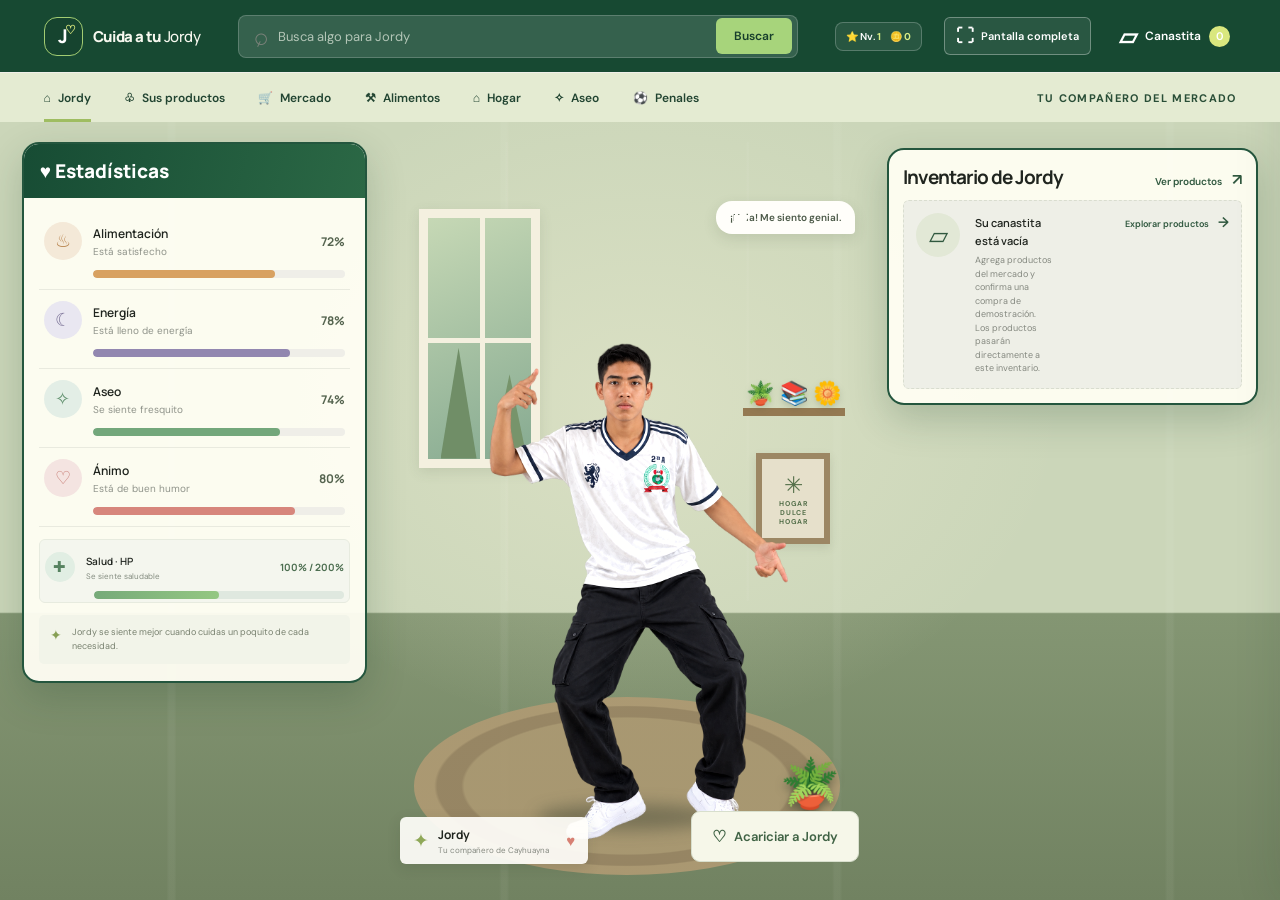
==== commit 4ff31ee4: "Add files via upload" ====
--- a/index.html
+++ b/index.html
@@ -23,9 +23,9 @@
   <header class="site-header">
     <a class="brand" href="#inicio" aria-label="Cuida a tu Jordy, inicio"><span class="brand-mark">J<span>♡</span></span><span class="brand-name">Cuida a tu <span>Jordy</span></span></a>
     <form class="search" id="search-form" role="search"><span class="search-icon" aria-hidden="true">⌕</span><input id="search-input" type="search" placeholder="Busca algo para Jordy" aria-label="Buscar productos" /><button type="submit">Buscar</button></form>
-    <div class="header-actions"><button class="fullscreen-button" id="fullscreen-toggle" type="button" aria-label="Activar pantalla completa"><span>⛶</span><span id="fullscreen-label">Pantalla completa</span></button><button class="cart-button" id="cart-toggle" aria-label="Abrir carrito"><span class="cart-icon" aria-hidden="true">▱</span><span class="cart-label">Canastita</span><span class="cart-count" id="cart-count">0</span></button></div>
+    <div class="header-actions"><div class="progress-badge" aria-label="Progreso guardado"><span>⭐ Nv. <b id="player-level">1</b></span><span>🪙 <b id="player-coins">0</b></span></div><button class="fullscreen-button" id="fullscreen-toggle" type="button" aria-label="Activar pantalla completa"><span>⛶</span><span id="fullscreen-label">Pantalla completa</span></button><button class="cart-button" id="cart-toggle" aria-label="Abrir carrito"><span class="cart-icon" aria-hidden="true">▱</span><span class="cart-label">Canastita</span><span class="cart-count" id="cart-count">0</span></button></div>
   </header>
-  <nav class="category-nav" aria-label="Navegación principal"><a href="#cuidar" data-view="jordy" class="active">⌂ <span>Jordy</span></a><a href="#inventario" data-view="inventory">♧ <span>Sus productos</span></a><a href="#catalogo" data-view="market" data-nav-category="Todos">🛒 <span>Mercado</span></a><a href="#catalogo" data-nav-category="Alimentos" data-view="food">⚒ <span>Alimentos</span></a><a href="#catalogo" data-nav-category="Hogar" data-view="homegoods">⌂ <span>Hogar</span></a><a href="#catalogo" data-nav-category="Belleza" data-view="care">✧ <span>Aseo</span></a><span class="delivery-note" id="scene-label">TU COMPAÑERO DEL MERCADO</span></nav>
+  <nav class="category-nav" aria-label="Navegación principal"><a href="#cuidar" data-view="jordy" class="active">⌂ <span>Jordy</span></a><a href="#inventario" data-view="inventory">♧ <span>Sus productos</span></a><a href="#catalogo" data-view="market" data-nav-category="Todos">🛒 <span>Mercado</span></a><a href="#catalogo" data-nav-category="Alimentos" data-view="food">⚒ <span>Alimentos</span></a><a href="#catalogo" data-nav-category="Hogar" data-view="homegoods">⌂ <span>Hogar</span></a><a href="#catalogo" data-nav-category="Belleza" data-view="care">✧ <span>Aseo</span></a><a href="#penales" data-view="penalty">⚽ <span>Penales</span></a><span class="delivery-note" id="scene-label">TU COMPAÑERO DEL MERCADO</span></nav>
 
   <main id="inicio" class="home-main">
     <section class="page-intro home-intro" id="cuidar"><div><p class="eyebrow"><span></span> TU COMPAÑERO DEL MERCADO</p><h1>Cuida a tu <em>Jordy</em></h1><p>Hazle compañía y encuentra en el mercado lo que necesita para sentirse bien.</p></div><div class="status-pill"><span class="status-dot"></span><span id="mood-label">Jordy está esperando</span></div></section>
@@ -59,6 +59,18 @@
     <section class="inventory-section" id="inventario"><div class="inventory-heading"><div><p class="eyebrow">LO QUE COMPRASTE</p><h2>Inventario de Jordy</h2><p>Usa tus productos para alimentarlo, asearlo y animarlo.</p></div><a class="shop-link" href="#catalogo">Ver productos <span>↗</span></a></div><div class="inventory-grid" id="inventory-grid"></div><div class="inventory-empty" id="inventory-empty"><div class="empty-basket">▱</div><div><strong>Su canastita está vacía</strong><p>Agrega productos del mercado y confirma una compra de demostración. Los productos pasarán directamente a este inventario.</p></div><a href="#catalogo">Explorar productos <span>→</span></a></div></section>
 
     <section class="catalog-section" id="catalogo"><div class="section-heading"><div><p class="eyebrow">EL MERCADO DE JORDY</p><h2>¿Qué necesita hoy?</h2><p class="section-subtitle">Compra productos para cubrir sus necesidades. Las compras son de demostración.</p></div></div><div class="catalog-controls"><div class="filters" id="filters" aria-label="Filtrar por categoría"></div><label class="sort-label">Ordenar por <select id="sort-select"><option value="featured">Destacados</option><option value="price-low">Precio: menor a mayor</option><option value="price-high">Precio: mayor a menor</option></select></label></div><div class="product-grid" id="products"></div><p class="empty-state" id="empty-state" hidden>No encontramos productos con esa búsqueda. Prueba otra palabra.</p></section>
+
+    <section class="penalty-section" id="penales" aria-labelledby="penalty-title">
+      <header class="penalty-heading"><div><p class="eyebrow">MINIJUEGO · DESAFÍO DE PENAL</p><h1 id="penalty-title">¡Tira el penal!</h1><p>Elige una esquina. Jordy cuidará el arco y tratará de atajarlo.</p></div><div class="xp-card"><span>⭐ Nivel <b id="game-level">1</b></span><div class="xp-track"><i id="xp-bar"></i></div><small><b id="xp-value">0</b> / 100 XP para el siguiente nivel</small></div></header>
+      <div class="penalty-scoreboard"><div><b id="penalty-goals">0</b><span>Goles</span></div><div><b id="penalty-saves">0</b><span>Atajadas de Jordy</span></div><div><b id="penalty-shots">0</b><span>Tiros</span></div></div>
+      <div class="stadium" id="stadium">
+        <div class="stadium-lights">✦　 ✦　 ✦　 ✦　 ✦</div><div class="stadium-score">MARKETCAYHUAYNA <span>VS</span> JORDY FC</div>
+        <div class="goal-frame"><div class="goal-net"></div><span class="goal-post left-post"></span><span class="goal-post right-post"></span><span class="goal-bar"></span><img class="goalkeeper" id="goalkeeper" src="assets/jordy.png" alt="Jordy listo para atajar el penal" /></div>
+        <span class="football" id="football" aria-hidden="true">⚽</span><div class="field-mark"></div><div class="penalty-message" id="penalty-message" role="status" aria-live="polite">¡Jordy está listo! ¿A qué lado pateas?</div>
+      </div>
+      <div class="shot-controls"><p>Elige dónde patear:</p><div><button type="button" data-shot="left">↖ Esquina izquierda</button><button type="button" data-shot="center">↑ Al centro</button><button type="button" data-shot="right">Esquina derecha ↗</button></div></div>
+      <p class="penalty-reward">Cada tiro suma experiencia. Si marcas, ganas 10 monedas; si Jordy la ataja, ganas 3 por intentarlo.</p>
+    </section>
   </main>
 
   <footer><a class="brand footer-brand" href="#inicio"><span class="brand-mark">J<span>♡</span></span><span class="brand-name">Cuida a tu <span>Jordy</span></span></a><p>Un compañero feliz, un mercado local.</p><small>© 2026 Cuida a tu Jordy · Compras de demostración</small></footer>
@@ -73,6 +85,6 @@
       <button id="death-reset" type="button">Empezar de nuevo</button>
     </div>
   </section>
-  <script src="app.js"></script><script src="jordy.js"></script>
+  <script src="app.js"></script><script src="jordy.js"></script><script src="minigames.js"></script>
 </body>
 </html>
--- a/immersive-scenes.css
+++ b/immersive-scenes.css
@@ -8,51 +8,67 @@
 .category-nav a.active { color: var(--green); border-bottom-color: #9fbd61; }
 .category-nav a:first-letter { font-size: 16px; }
 .home-main { transition: background .35s ease; }
+.progress-badge { display: flex; align-items: center; gap: 9px; padding: 7px 10px; border: 1px solid #ffffff38; border-radius: 8px; color: #fff; background: #ffffff13; white-space: nowrap; font: 600 10px var(--sans); }
+.progress-badge b { color: #d8ed86; }
 
 /* Jordy view: composition modeled after the supplied full-screen reference. */
 body[data-view="jordy"] { overflow: hidden; background: #748a68; }
 body[data-view="jordy"] .topline, body[data-view="inventory"] .topline,
 body[data-view="market"] .topline, body[data-view="food"] .topline,
-body[data-view="homegoods"] .topline, body[data-view="care"] .topline { display: none; }
+body[data-view="homegoods"] .topline, body[data-view="care"] .topline,
+body[data-view="penalty"] .topline { display: none; }
 body[data-view="jordy"] .site-header, body[data-view="inventory"] .site-header,
 body[data-view="market"] .site-header, body[data-view="food"] .site-header,
-body[data-view="homegoods"] .site-header, body[data-view="care"] .site-header { height: 72px; color: white; background: #174932; padding-left: 3.4%; padding-right: 3.4%; }
+body[data-view="homegoods"] .site-header, body[data-view="care"] .site-header,
+body[data-view="penalty"] .site-header { height: 72px; color: white; background: #174932; padding-left: 3.4%; padding-right: 3.4%; }
 body[data-view="jordy"] .brand, body[data-view="inventory"] .brand,
 body[data-view="market"] .brand, body[data-view="food"] .brand,
-body[data-view="homegoods"] .brand, body[data-view="care"] .brand { color: #f7f8ef; }
+body[data-view="homegoods"] .brand, body[data-view="care"] .brand,
+body[data-view="penalty"] .brand { color: #f7f8ef; }
 body[data-view="jordy"] .brand-mark, body[data-view="inventory"] .brand-mark,
 body[data-view="market"] .brand-mark, body[data-view="food"] .brand-mark,
-body[data-view="homegoods"] .brand-mark, body[data-view="care"] .brand-mark { border: 1px solid #a2cc72; background: #16442f; }
+body[data-view="homegoods"] .brand-mark, body[data-view="care"] .brand-mark,
+body[data-view="penalty"] .brand-mark { border: 1px solid #a2cc72; background: #16442f; }
 body[data-view="jordy"] .search, body[data-view="inventory"] .search,
 body[data-view="market"] .search, body[data-view="food"] .search,
-body[data-view="homegoods"] .search, body[data-view="care"] .search { max-width: 560px; background: #ffffff22; border-color: #ffffff30; }
+body[data-view="homegoods"] .search, body[data-view="care"] .search,
+body[data-view="penalty"] .search { max-width: 560px; background: #ffffff22; border-color: #ffffff30; }
 body[data-view="jordy"] .search input, body[data-view="inventory"] .search input,
 body[data-view="market"] .search input, body[data-view="food"] .search input,
-body[data-view="homegoods"] .search input, body[data-view="care"] .search input { color: white; }
+body[data-view="homegoods"] .search input, body[data-view="care"] .search input,
+body[data-view="penalty"] .search input { color: white; }
 body[data-view="jordy"] .search input::placeholder, body[data-view="inventory"] .search input::placeholder,
 body[data-view="market"] .search input::placeholder, body[data-view="food"] .search input::placeholder,
-body[data-view="homegoods"] .search input::placeholder, body[data-view="care"] .search input::placeholder { color: #e4ede0b8; }
+body[data-view="homegoods"] .search input::placeholder, body[data-view="care"] .search input::placeholder,
+body[data-view="penalty"] .search input::placeholder { color: #e4ede0b8; }
 body[data-view="jordy"] .search button, body[data-view="inventory"] .search button,
 body[data-view="market"] .search button, body[data-view="food"] .search button,
-body[data-view="homegoods"] .search button, body[data-view="care"] .search button { color: #173e2c; background: #a7d47b; }
+body[data-view="homegoods"] .search button, body[data-view="care"] .search button,
+body[data-view="penalty"] .search button { color: #173e2c; background: #a7d47b; }
 body[data-view="jordy"] .cart-button, body[data-view="inventory"] .cart-button,
 body[data-view="market"] .cart-button, body[data-view="food"] .cart-button,
-body[data-view="homegoods"] .cart-button, body[data-view="care"] .cart-button { color: white; }
+body[data-view="homegoods"] .cart-button, body[data-view="care"] .cart-button,
+body[data-view="penalty"] .cart-button { color: white; }
 body[data-view="jordy"] .cart-icon, body[data-view="inventory"] .cart-icon,
 body[data-view="market"] .cart-icon, body[data-view="food"] .cart-icon,
-body[data-view="homegoods"] .cart-icon, body[data-view="care"] .cart-icon { color: white; }
+body[data-view="homegoods"] .cart-icon, body[data-view="care"] .cart-icon,
+body[data-view="penalty"] .cart-icon { color: white; }
 body[data-view="jordy"] .fullscreen-button, body[data-view="inventory"] .fullscreen-button,
 body[data-view="market"] .fullscreen-button, body[data-view="food"] .fullscreen-button,
-body[data-view="homegoods"] .fullscreen-button, body[data-view="care"] .fullscreen-button { color: white; border-color: #ffffff55; background: #ffffff14; }
+body[data-view="homegoods"] .fullscreen-button, body[data-view="care"] .fullscreen-button,
+body[data-view="penalty"] .fullscreen-button { color: white; border-color: #ffffff55; background: #ffffff14; }
 body[data-view="jordy"] .category-nav, body[data-view="inventory"] .category-nav,
 body[data-view="market"] .category-nav, body[data-view="food"] .category-nav,
-body[data-view="homegoods"] .category-nav, body[data-view="care"] .category-nav { position: relative; top: auto; height: 50px; gap: clamp(14px, 2.6vw, 40px); color: #214431; background: #e4ebd2; padding-left: 3.4%; padding-right: 3.4%; }
+body[data-view="homegoods"] .category-nav, body[data-view="care"] .category-nav,
+body[data-view="penalty"] .category-nav { position: relative; top: auto; height: 50px; gap: clamp(14px, 2.6vw, 40px); color: #214431; background: #e4ebd2; padding-left: 3.4%; padding-right: 3.4%; }
 body[data-view="jordy"] .category-nav a, body[data-view="inventory"] .category-nav a,
 body[data-view="market"] .category-nav a, body[data-view="food"] .category-nav a,
-body[data-view="homegoods"] .category-nav a, body[data-view="care"] .category-nav a { color: #214431; }
+body[data-view="homegoods"] .category-nav a, body[data-view="care"] .category-nav a,
+body[data-view="penalty"] .category-nav a { color: #214431; }
 body[data-view="jordy"] .delivery-note, body[data-view="inventory"] .delivery-note,
 body[data-view="market"] .delivery-note, body[data-view="food"] .delivery-note,
-body[data-view="homegoods"] .delivery-note, body[data-view="care"] .delivery-note { color: #294e37; font-weight: 700; letter-spacing: .12em; }
+body[data-view="homegoods"] .delivery-note, body[data-view="care"] .delivery-note,
+body[data-view="penalty"] .delivery-note { color: #294e37; font-weight: 700; letter-spacing: .12em; }
 body[data-view="jordy"] .home-main { display: grid; grid-template-columns: minmax(265px, 27vw) minmax(360px, 1fr) minmax(290px, 29vw); gap: 18px; width: 100%; max-width: none; height: calc(100vh - 122px); min-height: 0; padding: 20px 1.7% 18px; overflow: hidden; background: radial-gradient(ellipse at 50% 36%,#f7f3d858 0,transparent 47%),repeating-linear-gradient(90deg,transparent 0 13%,#ffffff0c 13.2% 13.6%,transparent 13.8% 26%),linear-gradient(180deg,#cbd6b9 0 63%,#849673 63.2%,#718261 100%); background-size: cover; }
 body[data-view="jordy"] .home-intro, body[data-view="inventory"] .home-intro,
 body[data-view="market"] .home-intro, body[data-view="food"] .home-intro,
@@ -133,6 +149,55 @@
 body[data-view="jordy"] .site-header, body[data-view="jordy"] .category-nav { flex-shrink: 0; }
 body:fullscreen .home-main { height: calc(100vh - 122px); }
 
+/* Penalty shootout mini-game. */
+body[data-view="penalty"] { overflow: hidden; background: #153e31; }
+body[data-view="penalty"] .home-intro, body[data-view="penalty"] .care-layout,
+body[data-view="penalty"] .inventory-section, body[data-view="penalty"] .catalog-section,
+body[data-view="penalty"] footer { display: none; }
+body[data-view="penalty"] .home-main { display: block; width: 100%; max-width: none; height: calc(100vh - 122px); min-height: 0; overflow: auto; padding: 16px clamp(18px,5vw,74px) 22px; background: radial-gradient(ellipse at 50% 15%,#679a66 0,#28644b 51%,#123d32 100%); }
+body[data-view="penalty"] .penalty-section { display: block; max-width: 1120px; margin: 0 auto; padding: 19px 24px; border: 1px solid #d4e3bb7a; border-radius: 18px; background: linear-gradient(145deg,#f8f7eaf2,#e8edd9ed); box-shadow: 0 22px 70px #071d1780; }
+.penalty-section { display: none; }
+.penalty-heading { display: flex; align-items: center; justify-content: space-between; gap: 22px; margin-bottom: 13px; }
+.penalty-heading .eyebrow { margin-bottom: 5px; }
+.penalty-heading h1 { margin: 0; color: #173f2e; font: 800 clamp(25px,3vw,37px)/1.05 var(--display); letter-spacing: -1.7px; }
+.penalty-heading p:last-child { margin: 7px 0 0; color: #6f786b; font-size: 12px; }
+.xp-card { min-width: 205px; padding: 10px 13px; border: 1px solid #e0e5d6; border-radius: 10px; background: #fffef8; color: #31533c; font-size: 11px; }
+.xp-track { height: 7px; margin: 8px 0 5px; overflow: hidden; border-radius: 99px; background: #e8eadd; }
+.xp-track i { display: block; width: 0; height: 100%; border-radius: inherit; background: linear-gradient(90deg,#99ba56,#d5db72); transition: width .3s ease; }
+.xp-card small { color: #82877c; font-size: 9px; }
+.penalty-scoreboard { display: flex; justify-content: center; gap: clamp(26px,8vw,110px); margin: 11px auto 13px; color: white; }
+.penalty-scoreboard div { display: flex; align-items: baseline; gap: 7px; padding: 7px 14px; border: 1px solid #ffffff2c; border-radius: 10px; background: #103a2bc2; }
+.penalty-scoreboard b { color: #d6eb80; font: 800 20px var(--display); }
+.penalty-scoreboard span { font-size: 10px; }
+.stadium { position: relative; min-height: 330px; height: min(42vh,410px); overflow: hidden; border: 3px solid #ecf2d0; border-radius: 14px; background: radial-gradient(ellipse at 50% 100%,#65a354 0 25%,transparent 62%),linear-gradient(180deg,#153b39 0 43%,#237052 43.2%,#1a684a 100%); box-shadow: inset 0 0 65px #071c1d99; }
+.stadium:before { content: ""; position: absolute; inset: 0 0 38%; opacity: .42; background: repeating-linear-gradient(90deg,transparent 0 13%,#d9e5cb1a 13.2% 13.7%,transparent 13.9% 27%),radial-gradient(ellipse at 50% 0,#e4f2c854,transparent 68%); }
+.stadium-lights { position: absolute; inset: 12px 0 auto; color: #eef9be; text-align: center; font-size: 16px; text-shadow: 0 0 15px #e4ff9a; letter-spacing: 12px; }
+.stadium-score { position: absolute; z-index: 2; top: 43px; left: 50%; transform: translateX(-50%); padding: 6px 12px; border: 1px solid #e2efd770; border-radius: 99px; color: #f5f9db; background: #0e3026b8; font: 700 9px var(--sans); letter-spacing: .12em; white-space: nowrap; }
+.stadium-score span { padding: 0 8px; color: #c6de71; }
+.goal-frame { position: absolute; left: 50%; bottom: 44px; width: min(52%,500px); height: 68%; transform: translateX(-50%); }
+.goal-net { position: absolute; inset: 0; border: 9px solid #f3f1dd; border-bottom: 0; background: repeating-linear-gradient(0deg,#ffffff30 0 1px,transparent 1px 20px),repeating-linear-gradient(90deg,#ffffff30 0 1px,transparent 1px 20px),#dce9d711; box-shadow: 0 0 18px #efffce48; }
+.goalkeeper { position: absolute; z-index: 3; bottom: -5px; left: 50%; height: 100%; max-width: 65%; object-fit: contain; object-position: bottom; transform: translateX(-50%); mix-blend-mode: screen; filter: brightness(1.12) contrast(1.08) saturate(.8) drop-shadow(0 5px 8px #0a251e8a); transition: transform .4s cubic-bezier(.2,.8,.2,1); }
+.goalkeeper.dive-left { transform: translateX(calc(-50% - min(16vw,130px))) rotate(-13deg); }
+.goalkeeper.dive-center { transform: translateX(-50%) translateY(-13px) scale(1.04); }
+.goalkeeper.dive-right { transform: translateX(calc(-50% + min(16vw,130px))) rotate(13deg); }
+.goal-post { position: absolute; z-index: 4; top: 0; bottom: -5px; width: 9px; background: #f3f1dd; box-shadow: 0 0 10px #efffce45; }
+.left-post { left: 0; }.right-post { right: 0; }
+.goal-bar { position: absolute; z-index: 4; top: 0; left: 0; right: 0; height: 9px; background: #f3f1dd; }
+.football { position: absolute; z-index: 5; left: 50%; bottom: 13%; font-size: 31px; transform: translateX(-50%); filter: drop-shadow(0 5px 4px #10221780); transition: left .55s cubic-bezier(.2,.7,.25,1), bottom .55s ease, transform .55s ease; }
+.stadium.shot-left .football { left: 38%; bottom: 57%; transform: translate(-50%,-30%) scale(.65) rotate(-90deg); }
+.stadium.shot-center .football { left: 50%; bottom: 62%; transform: translate(-50%,-30%) scale(.65) rotate(90deg); }
+.stadium.shot-right .football { left: 62%; bottom: 57%; transform: translate(-50%,-30%) scale(.65) rotate(160deg); }
+.field-mark { position: absolute; bottom: -38%; left: 50%; width: 76%; height: 80%; transform: translateX(-50%); border: 2px solid #d9ecc33d; border-radius: 50%; }
+.penalty-message { position: absolute; z-index: 6; left: 50%; bottom: 10px; transform: translateX(-50%); width: max-content; max-width: 90%; padding: 8px 15px; border: 1px solid #e8f0d580; border-radius: 99px; color: white; background: #123b2ebd; text-align: center; font: 600 11px var(--sans); }
+.shot-controls { display: flex; align-items: center; justify-content: center; flex-wrap: wrap; gap: 14px; margin-top: 13px; }
+.shot-controls>p { margin: 0; color: #315740; font-size: 11px; font-weight: 700; }
+.shot-controls>div { display: flex; justify-content: center; flex-wrap: wrap; gap: 8px; }
+.shot-controls button { border: 1px solid #b9cbaa; border-radius: 8px; padding: 10px 15px; color: #204632; background: #fffef8; font: 700 10px var(--sans); cursor: pointer; transition: transform .15s,background .15s; }
+.shot-controls button:hover:not(:disabled) { transform: translateY(-2px); background: #eaf1d9; }
+.shot-controls button:disabled { opacity: .55; cursor: wait; }
+.penalty-reward { margin: 10px 0 0; color: #7d8478; text-align: center; font-size: 9px; }
+body[data-view="penalty"] .site-header, body[data-view="penalty"] .category-nav { flex-shrink: 0; }
+
 @media (max-width: 900px) {
   body[data-view="jordy"] { overflow: auto; }
   body[data-view="jordy"] .home-main { grid-template-columns: minmax(230px,34%) minmax(0,1fr); height: auto; min-height: calc(100vh - 122px); overflow: visible; }
@@ -159,4 +224,19 @@
   body[data-view="jordy"] .inventory-grid { grid-template-columns: 1fr; }
   body[data-view] .home-main { height: calc(100vh - 112px); padding: 14px; }
   body[data-view="jordy"] .home-main { height: auto; }
+  body[data-view="penalty"] { overflow: auto; }
+  body[data-view="penalty"] .home-main { height: calc(100vh - 112px); padding: 12px; }
+  body[data-view="penalty"] .penalty-section { padding: 15px 12px; }
+  .penalty-heading { align-items: flex-start; flex-direction: column; gap: 10px; }
+  .xp-card { width: 100%; }
+  .penalty-scoreboard { gap: 7px; }
+  .penalty-scoreboard div { flex-direction: column; align-items: center; gap: 2px; padding: 6px 9px; }
+  .penalty-scoreboard b { font-size: 17px; }
+  .penalty-scoreboard span { font-size: 8px; text-align: center; }
+  .stadium { height: 40vh; min-height: 285px; }
+  .goal-frame { width: 76%; height: 64%; bottom: 45px; }
+  .goalkeeper { max-width: 77%; }
+  .shot-controls { gap: 8px; }
+  .shot-controls>div { gap: 5px; }
+  .shot-controls button { padding: 9px 8px; font-size: 9px; }
 }
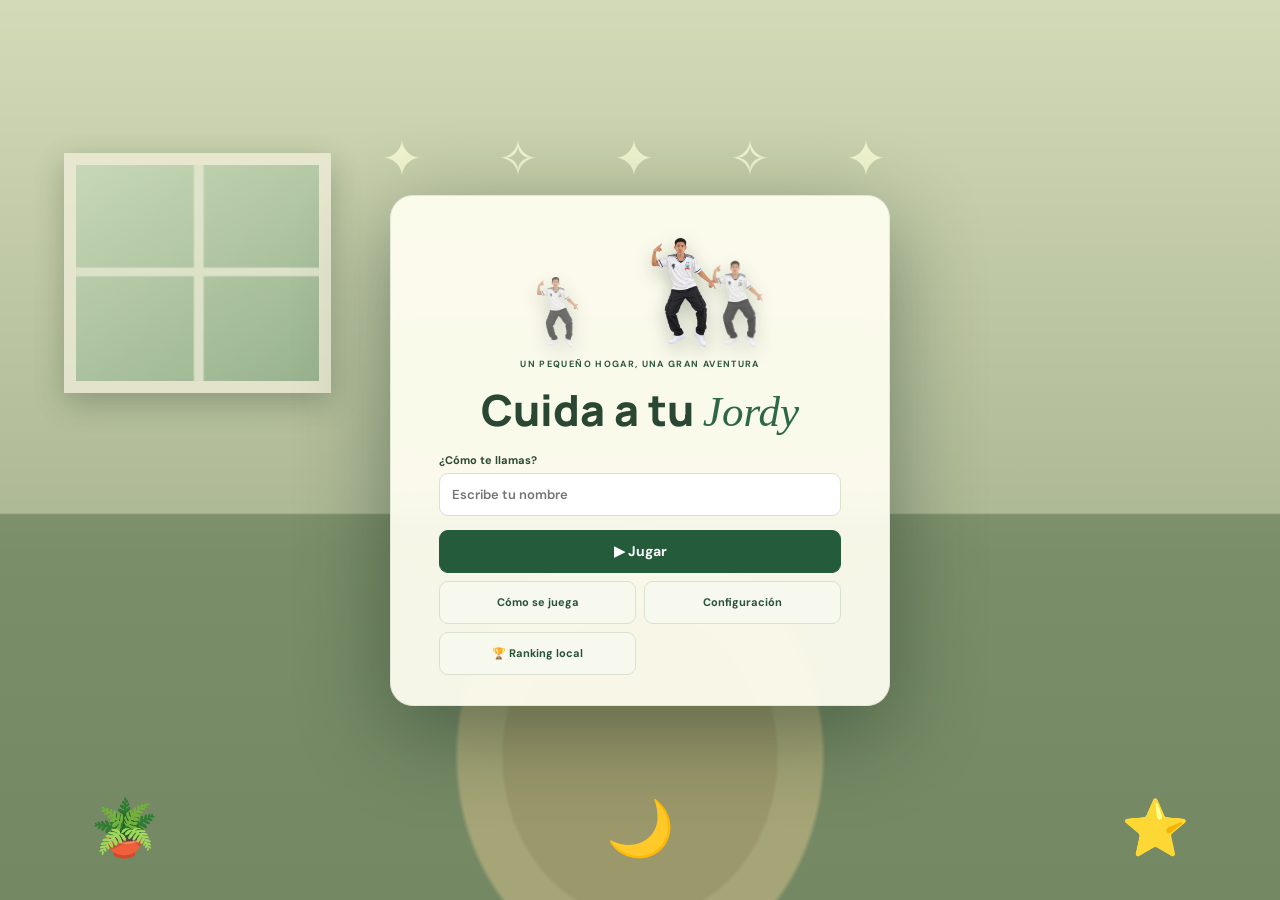
==== commit aecc407b: "Add files via upload" ====
--- a/index.html
+++ b/index.html
@@ -18,17 +18,32 @@
   <link rel="stylesheet" href="death-screen.css" />
   <link rel="stylesheet" href="immersive-scenes.css" />
 </head>
-<body>
+<body>
+  <section class="game-menu" id="game-menu" role="dialog" aria-modal="true" aria-labelledby="menu-title">
+    <div class="menu-sparkles" aria-hidden="true">✦　✧　✦　✧　✦</div>
+    <div class="menu-card">
+      <div class="menu-pet-orbit"><img src="assets/jordy.png" alt="" /><img src="assets/jordy.png" alt="" /><img src="assets/jordy.png" alt="" /></div>
+      <p class="eyebrow">UN PEQUEÑO HOGAR, UNA GRAN AVENTURA</p>
+      <h1 id="menu-title">Cuida a tu <em>Jordy</em></h1>
+      <label class="player-name-label" for="player-name-input">¿Cómo te llamas?</label>
+      <input id="player-name-input" maxlength="18" autocomplete="nickname" placeholder="Escribe tu nombre" />
+      <div class="menu-actions"><button id="menu-play" type="button">▶ Jugar</button><button id="menu-how" type="button">Cómo se juega</button><button id="menu-settings" type="button">Configuración</button><button id="menu-ranking" type="button">🏆 Ranking local</button></div>
+      <div class="menu-panel" id="menu-how-panel" hidden><strong>Cuida, juega y crece</strong><p>Alimenta a Jordy, mantenlo aseado, acarícialo y juega penales. Usa monedas para comprar productos. Cada hora de mundo cuenta como un día; Jordy descansa 15 minutos de ese ciclo.</p></div>
+      <div class="menu-panel" id="menu-settings-panel" hidden><label><input id="sound-setting" type="checkbox" checked /> Sonidos del juego</label><p>El modo esquina mantiene a Jordy visible mientras recorres las secciones de esta página.</p></div>
+      <div class="menu-panel" id="menu-ranking-panel" hidden><strong>Quienes más tiempo cuidaron a Jordy</strong><div id="menu-ranking-list"></div><small>Ranking guardado en este navegador.</small></div>
+    </div>
+    <div class="menu-room-decor" aria-hidden="true"><span>🪴</span><span>🌙</span><span>⭐</span></div>
+  </section>
   <div class="topline">El mercado de productos que Jordy necesita · Compras de demostración</div>
   <header class="site-header">
     <a class="brand" href="#inicio" aria-label="Cuida a tu Jordy, inicio"><span class="brand-mark">J<span>♡</span></span><span class="brand-name">Cuida a tu <span>Jordy</span></span></a>
     <form class="search" id="search-form" role="search"><span class="search-icon" aria-hidden="true">⌕</span><input id="search-input" type="search" placeholder="Busca algo para Jordy" aria-label="Buscar productos" /><button type="submit">Buscar</button></form>
-    <div class="header-actions"><div class="progress-badge" aria-label="Progreso guardado"><span>⭐ Nv. <b id="player-level">1</b></span><span>🪙 <b id="player-coins">0</b></span></div><button class="fullscreen-button" id="fullscreen-toggle" type="button" aria-label="Activar pantalla completa"><span>⛶</span><span id="fullscreen-label">Pantalla completa</span></button><button class="cart-button" id="cart-toggle" aria-label="Abrir carrito"><span class="cart-icon" aria-hidden="true">▱</span><span class="cart-label">Canastita</span><span class="cart-count" id="cart-count">0</span></button></div>
+    <div class="header-actions"><div class="progress-badge" aria-label="Progreso guardado"><span>⭐ Nv. <b id="player-level">1</b></span><span>🪙 <b id="player-coins">0</b></span><span class="day-header">Día <b id="game-day-header">1</b> · <i id="sleep-status-header">Despierto</i></span></div><button class="fullscreen-button" id="overlay-toggle" type="button" aria-label="Mostrar a Jordy en una esquina">◉ Jordy mini</button><button class="fullscreen-button" id="fullscreen-toggle" type="button" aria-label="Activar pantalla completa"><span>⛶</span><span id="fullscreen-label">Pantalla completa</span></button><button class="cart-button" id="cart-toggle" aria-label="Abrir carrito"><span class="cart-icon" aria-hidden="true">▱</span><span class="cart-label">Canastita</span><span class="cart-count" id="cart-count">0</span></button></div>
   </header>
-  <nav class="category-nav" aria-label="Navegación principal"><a href="#cuidar" data-view="jordy" class="active">⌂ <span>Jordy</span></a><a href="#inventario" data-view="inventory">♧ <span>Sus productos</span></a><a href="#catalogo" data-view="market" data-nav-category="Todos">🛒 <span>Mercado</span></a><a href="#catalogo" data-nav-category="Alimentos" data-view="food">⚒ <span>Alimentos</span></a><a href="#catalogo" data-nav-category="Hogar" data-view="homegoods">⌂ <span>Hogar</span></a><a href="#catalogo" data-nav-category="Belleza" data-view="care">✧ <span>Aseo</span></a><a href="#penales" data-view="penalty">⚽ <span>Penales</span></a><span class="delivery-note" id="scene-label">TU COMPAÑERO DEL MERCADO</span></nav>
+  <nav class="category-nav" aria-label="Navegación principal"><a href="#cuidar" data-view="jordy" class="active">⌂ <span>Jordy</span></a><a href="#inventario" data-view="inventory">♧ <span>Sus productos</span></a><a href="#catalogo" data-view="market" data-nav-category="Todos">🛒 <span>Mercado</span></a><a href="#catalogo" data-nav-category="Alimentos" data-view="food">⚒ <span>Alimentos</span></a><a href="#catalogo" data-nav-category="Hogar" data-view="homegoods">⌂ <span>Hogar</span></a><a href="#catalogo" data-nav-category="Belleza" data-view="care">✧ <span>Aseo</span></a><a href="#penales" data-view="penalty">⚽ <span>Penales</span></a><a href="#laboratorio" data-view="laboratory">⚗️ <span>Laboratorio</span></a><a href="#ranking" data-view="ranking">🏆 <span>Ranking</span></a><span class="delivery-note" id="scene-label">TU COMPAÑERO DEL MERCADO</span></nav>
 
   <main id="inicio" class="home-main">
-    <section class="page-intro home-intro" id="cuidar"><div><p class="eyebrow"><span></span> TU COMPAÑERO DEL MERCADO</p><h1>Cuida a tu <em>Jordy</em></h1><p>Hazle compañía y encuentra en el mercado lo que necesita para sentirse bien.</p></div><div class="status-pill"><span class="status-dot"></span><span id="mood-label">Jordy está esperando</span></div></section>
+    <section class="page-intro home-intro" id="cuidar"><div><p class="eyebrow"><span></span> TU COMPAÑERO DEL MERCADO</p><h1>Cuida a tu <em>Jordy</em></h1><p>Hazle compañía y encuentra en el mercado lo que necesita para sentirse bien.</p></div><div class="status-pill"><span class="status-dot"></span><span id="mood-label">Jordy está esperando</span><span class="day-badge">Día <b id="game-day">1</b> · <span id="sleep-status">Despierto</span></span></div></section>
 
     <section class="care-layout" aria-label="Habitación y necesidades de Jordy">
       <div class="pet-column">
@@ -41,7 +56,7 @@
           <div class="pet-nameplate"><span>✦</span><div><strong>Jordy</strong><small>Tu compañero de Cayhuayna</small></div><span class="heart">♥</span></div>
           <div class="room-plant">🪴</div>
         </div>
-        <div class="pet-actions"><button id="pet-button" class="secondary-button"><span>♡</span> Acariciar a Jordy</button><span class="care-note">Un mimo aumenta su ánimo en +2%.</span></div>
+        <div class="pet-actions"><button id="pet-button" class="secondary-button"><span>♡</span> Acariciar a Jordy</button><button id="sleep-button" class="secondary-button sleep-button"><span>☾</span> Siesta rápida</button><span class="care-note">Acariciar da +2% ánimo; la siesta recupera energía.</span></div>
       </div>
       <aside class="needs-card">
         <div class="card-heading"><div><p class="eyebrow">¿CÓMO ESTÁ?</p><h2>Sus necesidades</h2></div><span class="sparkle">✳</span></div>
@@ -58,9 +73,11 @@
 
     <section class="inventory-section" id="inventario"><div class="inventory-heading"><div><p class="eyebrow">LO QUE COMPRASTE</p><h2>Inventario de Jordy</h2><p>Usa tus productos para alimentarlo, asearlo y animarlo.</p></div><a class="shop-link" href="#catalogo">Ver productos <span>↗</span></a></div><div class="inventory-grid" id="inventory-grid"></div><div class="inventory-empty" id="inventory-empty"><div class="empty-basket">▱</div><div><strong>Su canastita está vacía</strong><p>Agrega productos del mercado y confirma una compra de demostración. Los productos pasarán directamente a este inventario.</p></div><a href="#catalogo">Explorar productos <span>→</span></a></div></section>
 
-    <section class="catalog-section" id="catalogo"><div class="section-heading"><div><p class="eyebrow">EL MERCADO DE JORDY</p><h2>¿Qué necesita hoy?</h2><p class="section-subtitle">Compra productos para cubrir sus necesidades. Las compras son de demostración.</p></div></div><div class="catalog-controls"><div class="filters" id="filters" aria-label="Filtrar por categoría"></div><label class="sort-label">Ordenar por <select id="sort-select"><option value="featured">Destacados</option><option value="price-low">Precio: menor a mayor</option><option value="price-high">Precio: mayor a menor</option></select></label></div><div class="product-grid" id="products"></div><p class="empty-state" id="empty-state" hidden>No encontramos productos con esa búsqueda. Prueba otra palabra.</p></section>
+    <section class="catalog-section" id="catalogo"><div class="section-heading"><div><p class="eyebrow">EL MERCADO DE JORDY</p><h2>¿Qué necesita hoy?</h2><p class="section-subtitle">Compra con monedas que ganas cuidando a Jordy y jugando. Las monedas son de juego; no se cobra dinero real.</p></div></div><div class="catalog-controls"><div class="filters" id="filters" aria-label="Filtrar por categoría"></div><label class="sort-label">Ordenar por <select id="sort-select"><option value="featured">Destacados</option><option value="price-low">Precio: menor a mayor</option><option value="price-high">Precio: mayor a menor</option></select></label></div><div class="product-grid" id="products"></div><p class="empty-state" id="empty-state" hidden>No encontramos productos con esa búsqueda. Prueba otra palabra.</p></section>
 
-    <section class="penalty-section" id="penales" aria-labelledby="penalty-title">
+    <section class="ranking-section" id="ranking"><div class="section-heading"><div><p class="eyebrow">RECORDS DE CUIDADO</p><h2>Ranking de cuidadores</h2><p class="section-subtitle">Mejores tiempos registrados en este navegador.</p></div></div><div id="ranking-list" class="ranking-list"></div><small class="local-ranking-note">Este ranking es local a este navegador; para competir entre dispositivos se necesita un servidor compartido.</small></section>
+    <section class="lab-section" id="laboratorio" aria-labelledby="lab-title"><div class="section-heading"><div><p class="eyebrow">INVESTIGA · MEZCLA · DESCUBRE</p><h2 id="lab-title">Laboratorio de Jordy</h2><p class="section-subtitle">Combina una Poción saciante, una Poción de pausa y una Poción de inmunidad para descubrir el Elixir secreto.</p></div></div><div class="lab-workbench"><div class="lab-flask">⚗️</div><div><h3>Fórmula secreta: Tríada del Guardián</h3><p>Consume 1 poción de cada tipo y crea un elixir con los tres efectos.</p><button id="craft-secret" type="button">Mezclar pociones</button><p id="lab-recipe-status" role="status"></p></div></div><div class="lab-effects" id="lab-effects"></div><a class="shop-link" href="#catalogo" id="lab-shop-link">Comprar pociones en el mercado ↗</a></section>
+  <section class="penalty-section" id="penales" aria-labelledby="penalty-title">
       <header class="penalty-heading"><div><p class="eyebrow">MINIJUEGO · DESAFÍO DE PENAL</p><h1 id="penalty-title">¡Tira el penal!</h1><p>Elige una esquina. Jordy cuidará el arco y tratará de atajarlo.</p></div><div class="xp-card"><span>⭐ Nivel <b id="game-level">1</b></span><div class="xp-track"><i id="xp-bar"></i></div><small><b id="xp-value">0</b> / 100 XP para el siguiente nivel</small></div></header>
       <div class="penalty-scoreboard"><div><b id="penalty-goals">0</b><span>Goles</span></div><div><b id="penalty-saves">0</b><span>Atajadas de Jordy</span></div><div><b id="penalty-shots">0</b><span>Tiros</span></div></div>
       <div class="stadium" id="stadium">
@@ -74,7 +91,9 @@
   </main>
 
   <footer><a class="brand footer-brand" href="#inicio"><span class="brand-mark">J<span>♡</span></span><span class="brand-name">Cuida a tu <span>Jordy</span></span></a><p>Un compañero feliz, un mercado local.</p><small>© 2026 Cuida a tu Jordy · Compras de demostración</small></footer>
-  <div class="cart-overlay" id="cart-overlay" hidden></div><aside class="cart-drawer" id="cart-drawer" aria-label="Canastita" aria-hidden="true"><div class="cart-heading"><div><p class="eyebrow">SUS PRODUCTOS</p><h2>Canastita <span id="drawer-count">(0)</span></h2></div><button class="close-cart" id="close-cart" aria-label="Cerrar carrito">×</button></div><div class="cart-items" id="cart-items"></div><div class="cart-empty" id="cart-empty"><span>▱</span><strong>La canastita está vacía</strong><p>Agrega productos para cuidar a Jordy.</p></div><div class="cart-footer" id="cart-footer"><div><span>Total de demostración</span><strong id="cart-subtotal">S/ 0.00</strong></div><button id="checkout-button">Añadir a su inventario <span>→</span></button><small>No se cobra dinero · Demo local</small></div></aside>
+  <div class="cart-overlay" id="cart-overlay" hidden></div><aside class="cart-drawer" id="cart-drawer" aria-label="Canastita" aria-hidden="true"><div class="cart-heading"><div><p class="eyebrow">SUS PRODUCTOS</p><h2>Canastita <span id="drawer-count">(0)</span></h2></div><button class="close-cart" id="close-cart" aria-label="Cerrar carrito">×</button></div><div class="cart-items" id="cart-items"></div><div class="cart-empty" id="cart-empty"><span>▱</span><strong>La canastita está vacía</strong><p>Agrega productos para cuidar a Jordy.</p></div><div class="cart-footer" id="cart-footer"><div class="cart-balance"><span>Saldo disponible</span><strong id="cart-balance">🪙 750</strong></div><div><span>Total de compra</span><strong id="cart-subtotal">🪙 0</strong></div><button id="checkout-button">Comprar con monedas <span>→</span></button><small id="cart-economy-note">Compras con monedas del juego · No es dinero real</small></div></aside>
+  <aside class="mini-jordy" id="mini-jordy" hidden><button class="mini-close" id="mini-close" type="button" aria-label="Ocultar Jordy">×</button><img src="assets/jordy.png" alt="Jordy en modo esquina" /><strong id="mini-player-name">Jordy</strong><span id="mini-day">Día 1 · Despierto</span><div class="mini-actions"><button id="mini-pet" type="button">♡</button><button id="mini-feed" type="button">🍎</button></div></aside>
+  <aside class="xp-hud" aria-label="Progreso de nivel de Jordy"><div class="xp-hud-top"><span>⭐ <b>Nivel <strong id="xp-hud-level">1</strong></b></span><span id="xp-hud-value">0 / 100 XP</span></div><div class="xp-hud-track"><i id="xp-hud-bar"></i></div><small>Crece hasta nivel 15 · kit cada 10 niveles</small></aside>
   <div class="toast" id="toast" role="status" aria-live="polite"></div>
   <section class="death-overlay" id="death-overlay" role="dialog" aria-modal="true" aria-labelledby="death-title" hidden>
     <div class="death-card">
@@ -82,9 +101,18 @@
       <img src="assets/skull.png" alt="Calavera y huesos cruzados" />
       <h1 id="death-title">TU JORDY A MUERTO POR TU CULPA MALVADO</h1>
       <p class="death-copy">La habitación quedó en silencio. Cuida mejor de él la próxima vez.</p>
-      <button id="death-reset" type="button">Empezar de nuevo</button>
+      <button id="death-reset" type="button">Reiniciar partida desde cero</button>
     </div>
   </section>
-  <script src="app.js"></script><script src="jordy.js"></script><script src="minigames.js"></script>
+  <section class="starter-kit-modal" id="starter-kit-modal" role="dialog" aria-modal="true" aria-labelledby="starter-kit-title" hidden>
+    <div class="starter-kit-card">
+      <div class="starter-kit-icon">🎁</div>
+      <p class="eyebrow">UN REGALO PARA EMPEZAR</p>
+      <h2 id="starter-kit-title">¡Kit inicial recibido!</h2>
+      <p>Ya tienes <strong>750 monedas</strong> y productos para cuidar a Jordy.</p>
+      <ul><li>🍯 25 mieles de abeja</li><li>🍫 8 chocolates artesanales</li><li>🧼 18 jabones de hierbas</li><li>🍎 25 manzanas de Cayhuayna</li><li>🧃 12 jugos naturales</li></ul>
+      <button id="starter-kit-close" type="button">¡A cuidar a Jordy!</button>
+    </div>
+  </section>  <script src="player-progress.js"></script><script src="app.js"></script><script src="jordy.js"></script><script src="minigames.js"></script><script src="lab.js"></script><script src="sound.js"></script><script src="game-shell.js"></script>
 </body>
 </html>
--- a/immersive-scenes.css
+++ b/immersive-scenes.css
@@ -240,3 +240,95 @@
   .shot-controls>div { gap: 5px; }
   .shot-controls button { padding: 9px 8px; font-size: 9px; }
 }
+
+body[data-view="jordy"] .sleep-button { background: #e8edf7; border-color: #d0d8e6; color: #475a79; }
+body[data-view="jordy"] .sleep-button:disabled { opacity: .7; cursor: wait; }
+
+.cart-balance strong { color: #4e793b; }
+#checkout-button:disabled { opacity: .48; cursor: not-allowed; }
+.starter-kit-modal[hidden] { display: none; }
+.starter-kit-modal { position: fixed; z-index: 9000; inset: 0; display: grid; place-items: center; overflow: auto; padding: 20px; background: #10291dc9; backdrop-filter: blur(5px); }
+.starter-kit-card { width: min(100%, 440px); padding: 30px; border: 1px solid #dfe8cd; border-radius: 20px; color: #263a2d; background: #fffef6; box-shadow: 0 24px 80px #06190f80; text-align: center; }
+.starter-kit-icon { display: grid; place-items: center; width: 64px; height: 64px; margin: 0 auto 14px; border-radius: 20px; background: #e7efd7; font-size: 34px; }
+.starter-kit-card .eyebrow { margin: 0 0 6px; }
+.starter-kit-card h2 { margin: 0; color: #174b32; font: 800 27px var(--display); letter-spacing: -1px; }
+.starter-kit-card>p:not(.eyebrow) { color: #737a6d; font-size: 12px; }
+.starter-kit-card>p strong { color: #527c34; }
+.starter-kit-card ul { display: grid; gap: 7px; margin: 18px 0 22px; padding: 0; list-style: none; text-align: left; }
+.starter-kit-card li { padding: 9px 12px; border: 1px solid #ecede3; border-radius: 8px; background: #fafaf3; font-size: 12px; font-weight: 600; }
+.starter-kit-card button { width: 100%; border: 0; border-radius: 9px; padding: 13px 18px; color: white; background: #245b3c; font: 700 12px var(--sans); cursor: pointer; }
+.starter-kit-card button:hover { background: #19462d; }
+/* Persistent XP HUD, growth stages and laboratory room. */
+.xp-hud { position: fixed; z-index: 8500; left: 18px; bottom: 16px; width: min(270px, calc(100vw - 36px)); padding: 11px 13px; border: 1px solid #ffffff85; border-radius: 13px; color: #f8f8e8; background: #174932ed; box-shadow: 0 8px 28px #10291d52; backdrop-filter: blur(8px); pointer-events: none; font: 600 11px var(--sans); }
+.xp-hud-top { display: flex; justify-content: space-between; gap: 10px; }
+.xp-hud-top strong { color: #d5ed82; }
+.xp-hud-top>span:last-child { color: #e4edc8; }
+.xp-hud-track { height: 8px; margin: 8px 0 5px; overflow: hidden; border-radius: 99px; background: #ffffff30; }
+.xp-hud-track i { display: block; width: 0; height: 100%; border-radius: inherit; background: linear-gradient(90deg,#a4d767,#e4df68); transition: width .45s ease; }
+.xp-hud small { color: #e0e8d2b8; font-size: 9px; }
+body[data-view="jordy"] .jordy-image { transition: height .8s cubic-bezier(.2,.7,.2,1), filter .6s ease; }
+.jordy-image { animation: jordy-breathe 3.8s ease-in-out infinite, jordy-sway 7s ease-in-out infinite; transform-origin: center bottom; }
+@keyframes jordy-breathe { 0%,100% { margin-bottom: 0; } 50% { margin-bottom: 9px; } }
+@keyframes jordy-sway { 0%,100% { filter: brightness(1.08) contrast(1.13) saturate(.82); } 50% { filter: brightness(1.1) contrast(1.15) saturate(.95); } }
+.jordy-image.pet-react { animation: pet-celebrate .9s ease-in-out; }
+@keyframes pet-celebrate { 20% { transform: translateX(-50%) translateY(-20px) rotate(-7deg) scale(1.04); } 48% { transform: translateX(-50%) translateY(0) rotate(7deg) scale(1.02); } 76% { transform: translateX(-50%) translateY(-12px) rotate(-4deg) scale(1.04); } }
+.lab-section { display: none; }
+body[data-view="laboratory"] { min-height: 100vh; background: radial-gradient(ellipse at 50% 20%,#b6d8bb,#628e79 70%,#315b50); }
+body[data-view="laboratory"] .topline, body[data-view="laboratory"] footer { display: none; }
+body[data-view="laboratory"] .site-header { height: 72px; color: white; background: #174932; padding: 0 3.4%; }
+body[data-view="laboratory"] .brand { color: #f7f8ef; }
+body[data-view="laboratory"] .brand-mark { border: 1px solid #a2cc72; background: #16442f; }
+body[data-view="laboratory"] .search { background: #ffffff22; border-color: #ffffff30; }
+body[data-view="laboratory"] .search input { color: white; }
+body[data-view="laboratory"] .category-nav { height: 50px; gap: clamp(14px,2vw,30px); background: #e4ebd2; padding: 0 3%; overflow-x: auto; }
+body[data-view="laboratory"] .home-main { display: block; width: 100%; max-width: none; height: calc(100vh - 122px); overflow: auto; padding: clamp(24px,5vh,55px) 5%; background: radial-gradient(circle at 15% 30%,#e5f3dc75 0 2px,transparent 4px),radial-gradient(circle at 78% 65%,#d9f1e175 0 3px,transparent 5px),linear-gradient(145deg,#a7c6a5,#557967); background-size: 70px 90px,110px 120px,auto; }
+body[data-view="laboratory"] .home-intro, body[data-view="laboratory"] .care-layout, body[data-view="laboratory"] .inventory-section, body[data-view="laboratory"] .catalog-section, body[data-view="laboratory"] .penalty-section { display: none; }
+body[data-view="laboratory"] .lab-section { display: block; max-width: 1100px; min-height: 70vh; margin: 0 auto; padding: clamp(22px,4vw,46px); border: 2px solid #d1e4c3; border-radius: 24px; color: #193d2d; background: #fffef0ee; box-shadow: 0 25px 75px #183e2d60; }
+.lab-section h2 { margin: 0; color: #194d34; font: 800 clamp(28px,4vw,44px) var(--display); }
+.lab-section .section-subtitle { max-width: 680px; }
+.lab-workbench { display: flex; align-items: center; gap: 24px; margin: 28px 0 18px; padding: clamp(20px,4vw,38px); border: 1px solid #e0e8d5; border-radius: 18px; background: linear-gradient(120deg,#e9f3df,#f4edd9); }
+.lab-flask { display: grid; flex: 0 0 112px; place-items: center; width: 112px; height: 112px; border-radius: 26px; background: #d9ebcc; font-size: 62px; animation: lab-bob 2.8s ease-in-out infinite; }
+@keyframes lab-bob { 50% { transform: translateY(-8px) rotate(5deg); } }
+.lab-workbench h3 { margin: 0 0 7px; color: #234833; font: 800 20px var(--display); }
+.lab-workbench p { color: #657468; line-height: 1.6; font-size: 13px; }
+.lab-workbench button { border: 0; border-radius: 9px; padding: 12px 19px; color: #fff; background: #205d3d; font: 700 12px var(--sans); cursor: pointer; }
+.lab-workbench button:disabled { opacity: .48; cursor: not-allowed; }
+#lab-recipe-status { margin-bottom: 0; font-size: 11px; }
+.lab-effects { display: flex; flex-wrap: wrap; gap: 8px; margin: 18px 0; }
+.effect-chip { padding: 9px 12px; border: 1px solid #dce6ce; border-radius: 99px; color: #36543d; background: #f4f6ea; font-size: 11px; }
+@media(max-width:650px) { .xp-hud { left: 10px; bottom: 10px; width: min(230px,calc(100vw - 20px)); padding: 8px 10px; } .xp-hud small { font-size: 8px; } .lab-workbench { align-items: flex-start; flex-direction: column; } .lab-flask { flex-basis: 76px; width: 76px; height: 76px; font-size: 44px; } body[data-view="laboratory"] .home-main { height: calc(100vh - 112px); padding: 14px; } }
+.game-menu{position:fixed;z-index:12000;inset:0;display:grid;place-items:center;overflow:auto;padding:24px;background:radial-gradient(ellipse at 50% 40%,#c2d0ad,#718764 62%,#3e5b47)}
+.game-menu[hidden]{display:none}.game-menu:before{content:"";position:absolute;inset:0;opacity:.5;background:linear-gradient(180deg,#e5e5c1 0 57%,#83966e 57.2%),radial-gradient(ellipse at 50% 70%,#d9c79d,transparent 34%)}
+.menu-card{position:relative;z-index:2;width:min(100%,500px);padding:30px clamp(22px,5vw,48px);border:1px solid #e1e8d4;border-radius:23px;color:#294733;background:#fffef1ed;box-shadow:0 25px 90px #122a1b70;text-align:center;backdrop-filter:blur(9px)}
+.menu-card h1{margin:0 0 14px;font:800 clamp(30px,5vw,43px) var(--display)}.menu-card h1 em{color:#2d6746;font-family:Georgia,serif;font-weight:500}
+.menu-pet-orbit{position:relative;height:122px;margin:0 auto 10px}.menu-pet-orbit img{position:absolute;bottom:0;left:50%;width:82px;height:116px;object-fit:contain;filter:drop-shadow(0 7px 9px #273c2a4d);animation:menu-float 3s ease-in-out infinite}
+.menu-pet-orbit img:nth-child(2){width:50px;height:75px;left:23%;opacity:.68;animation-delay:-.9s}.menu-pet-orbit img:nth-child(3){width:62px;height:92px;left:66%;opacity:.75;animation-delay:-1.8s}
+@keyframes menu-float{50%{transform:translateY(-13px) rotate(4deg)}}.menu-sparkles{position:absolute;top:14%;width:100%;color:#f0f5cf;text-align:center;font-size:clamp(25px,5vw,50px);letter-spacing:12px;animation:menu-orbit 4s ease-in-out infinite}
+@keyframes menu-orbit{50%{transform:translateY(12px) rotate(3deg);opacity:.65}}.menu-room-decor{position:absolute;inset:auto 7% 4%;display:flex;justify-content:space-between;font-size:clamp(28px,5vw,55px)}
+.player-name-label{display:block;margin:12px 0 6px;text-align:left;font-size:11px;font-weight:700}#player-name-input{width:100%;border:1px solid #d9e1d0;border-radius:9px;padding:12px;color:#263d2d;background:white;font:600 13px var(--sans)}
+.menu-actions{display:grid;grid-template-columns:1fr 1fr;gap:8px;margin-top:14px}.menu-actions button{min-height:43px;border:1px solid #d8e1cf;border-radius:9px;color:#28523a;background:#f7f8ee;font:700 11px var(--sans);cursor:pointer}
+.menu-actions button:first-child{grid-column:1/-1;border-color:#245c3b;color:white;background:#245c3b;font-size:14px}.menu-actions button:hover{transform:translateY(-2px);background:#e7efd9}.menu-actions button:first-child:hover{background:#17482d}
+.menu-panel{margin-top:13px;padding:13px;border:1px solid #e3e8d8;border-radius:10px;background:#f5f6eb;text-align:left;font-size:11px;line-height:1.55}.menu-panel p{margin:6px 0 0;color:#657267}.menu-panel[hidden]{display:none}.menu-panel input{accent-color:#286343}
+.day-badge{padding:5px 8px;border-radius:99px;color:#3e6046;background:#e9efd8;font-size:10px;white-space:nowrap}
+body.jordy-sleeping .pet-thought:after{content:"Zzz";position:absolute;top:-35px;right:0;color:#496c9c;font-size:18px;font-weight:800;animation:sleep-zzz 1.8s ease-in-out infinite}
+@keyframes sleep-zzz{50%{transform:translateY(-9px) translateX(6px);opacity:.5}}
+.mini-jordy{position:fixed;z-index:8200;right:18px;bottom:18px;display:grid;grid-template-columns:58px 1fr auto;align-items:center;gap:5px 10px;width:240px;padding:10px 12px;border:1px solid #e0e9d6;border-radius:15px;color:#f7f8ef;background:#174932f2;box-shadow:0 12px 40px #11281c75}
+.mini-jordy[hidden]{display:none}.mini-jordy>img{grid-row:1/3;width:54px;height:90px;object-fit:contain;animation:menu-float 3s ease-in-out infinite}
+.mini-jordy>strong{align-self:end;font:700 12px var(--display)}.mini-jordy>span{align-self:start;color:#d4e3c5;font-size:9px}
+.mini-actions{grid-column:2/4;display:flex;gap:6px}.mini-actions button{flex:1;border:0;border-radius:7px;padding:7px;color:#21462f;background:#d9eab9;cursor:pointer}
+.mini-close{position:absolute;top:3px;right:6px;border:0;color:white;background:transparent;font-size:18px;cursor:pointer}
+.ranking-section{display:none}body[data-view="ranking"]{min-height:100vh;background:radial-gradient(ellipse at 50% 20%,#eff2dc,#9bb28a 80%)}
+body[data-view="ranking"] .topline,body[data-view="ranking"] footer{display:none}body[data-view="ranking"] .site-header{color:white;background:#174932}
+body[data-view="ranking"] .home-main{display:block;width:100%;max-width:none;min-height:calc(100vh - 122px);padding:clamp(24px,5vh,55px) 5%;background:#acbf9d}
+body[data-view="ranking"] .home-intro,body[data-view="ranking"] .care-layout,body[data-view="ranking"] .inventory-section,body[data-view="ranking"] .catalog-section,body[data-view="ranking"] .penalty-section,body[data-view="ranking"] .lab-section{display:none}
+body[data-view="ranking"] .ranking-section{display:block;max-width:850px;margin:0 auto;padding:clamp(20px,4vw,42px);border:2px solid #2a6040;border-radius:18px;background:#fffef2f2;box-shadow:0 18px 55px #23402d35}
+.ranking-section h2{margin:0;color:#174b32;font:800 clamp(28px,4vw,42px) var(--display)}.ranking-list ol,#menu-ranking-list ol{display:grid;gap:8px;margin:18px 0;padding:0;list-style:none}
+.ranking-list li,#menu-ranking-list li{display:grid;grid-template-columns:38px 1fr auto;align-items:center;gap:12px;padding:13px;border:1px solid #e5e9dc;border-radius:9px;background:#fbfcf4;font-size:12px}
+.rank-number{display:grid;place-items:center;width:30px;height:30px;border-radius:50%;color:#254b35;background:#e4edce;font-weight:800}.rank-empty{display:block!important;color:#748071}
+.local-ranking-note{display:block;color:#727d70;font-size:10px}
+@media(max-width:650px){.game-menu{padding:14px}.menu-card{padding:23px 18px}.menu-pet-orbit{height:100px}.menu-pet-orbit img{height:98px}.mini-jordy{right:8px;bottom:68px;width:205px}.day-badge{display:none}}
+.day-header{font-size:9px;color:#e5edda}.day-header b{color:#d8ed86}.day-header i{font-style:normal}@media(max-width:920px){.day-header{display:none}}
+.game-menu:after{content:"";position:absolute;left:5%;top:17%;width:clamp(110px,19vw,260px);height:clamp(100px,24vh,230px);border:clamp(7px,1vw,13px) solid #f3f1dc;background:linear-gradient(90deg,transparent 48%,#e8ecd6 49% 52%,transparent 53%),linear-gradient(0deg,transparent 48%,#e8ecd6 49% 52%,transparent 53%),linear-gradient(145deg,#c7dbbb,#8eae89);box-shadow:0 10px 30px #203c2366;opacity:.72;pointer-events:none}
+.game-menu{background-image:radial-gradient(ellipse at 50% 84%,#b49b68 0 15%,#c9b681 15.4% 20%,transparent 20.5%),linear-gradient(180deg,#c2d0ad,#718764 62%,#647b58)}
+.jordy-sleeping .jordy-image{animation-duration:5.5s,8s;filter:brightness(.78) saturate(.72)}@media(max-width:920px){.day-header{display:flex;gap:3px;padding:4px 5px;font-size:8px}.day-header i{max-width:55px;overflow:hidden;text-overflow:ellipsis}}@media(max-width:650px){.day-header{font-size:8px}.day-header i{display:none}}
+.jordy-sleeping[data-view="jordy"] .pet-thought:after{content:"Zzz";position:absolute;top:-35px;right:0;color:#496c9c;font-size:18px;font-weight:800;animation:sleep-zzz 1.8s ease-in-out infinite}
